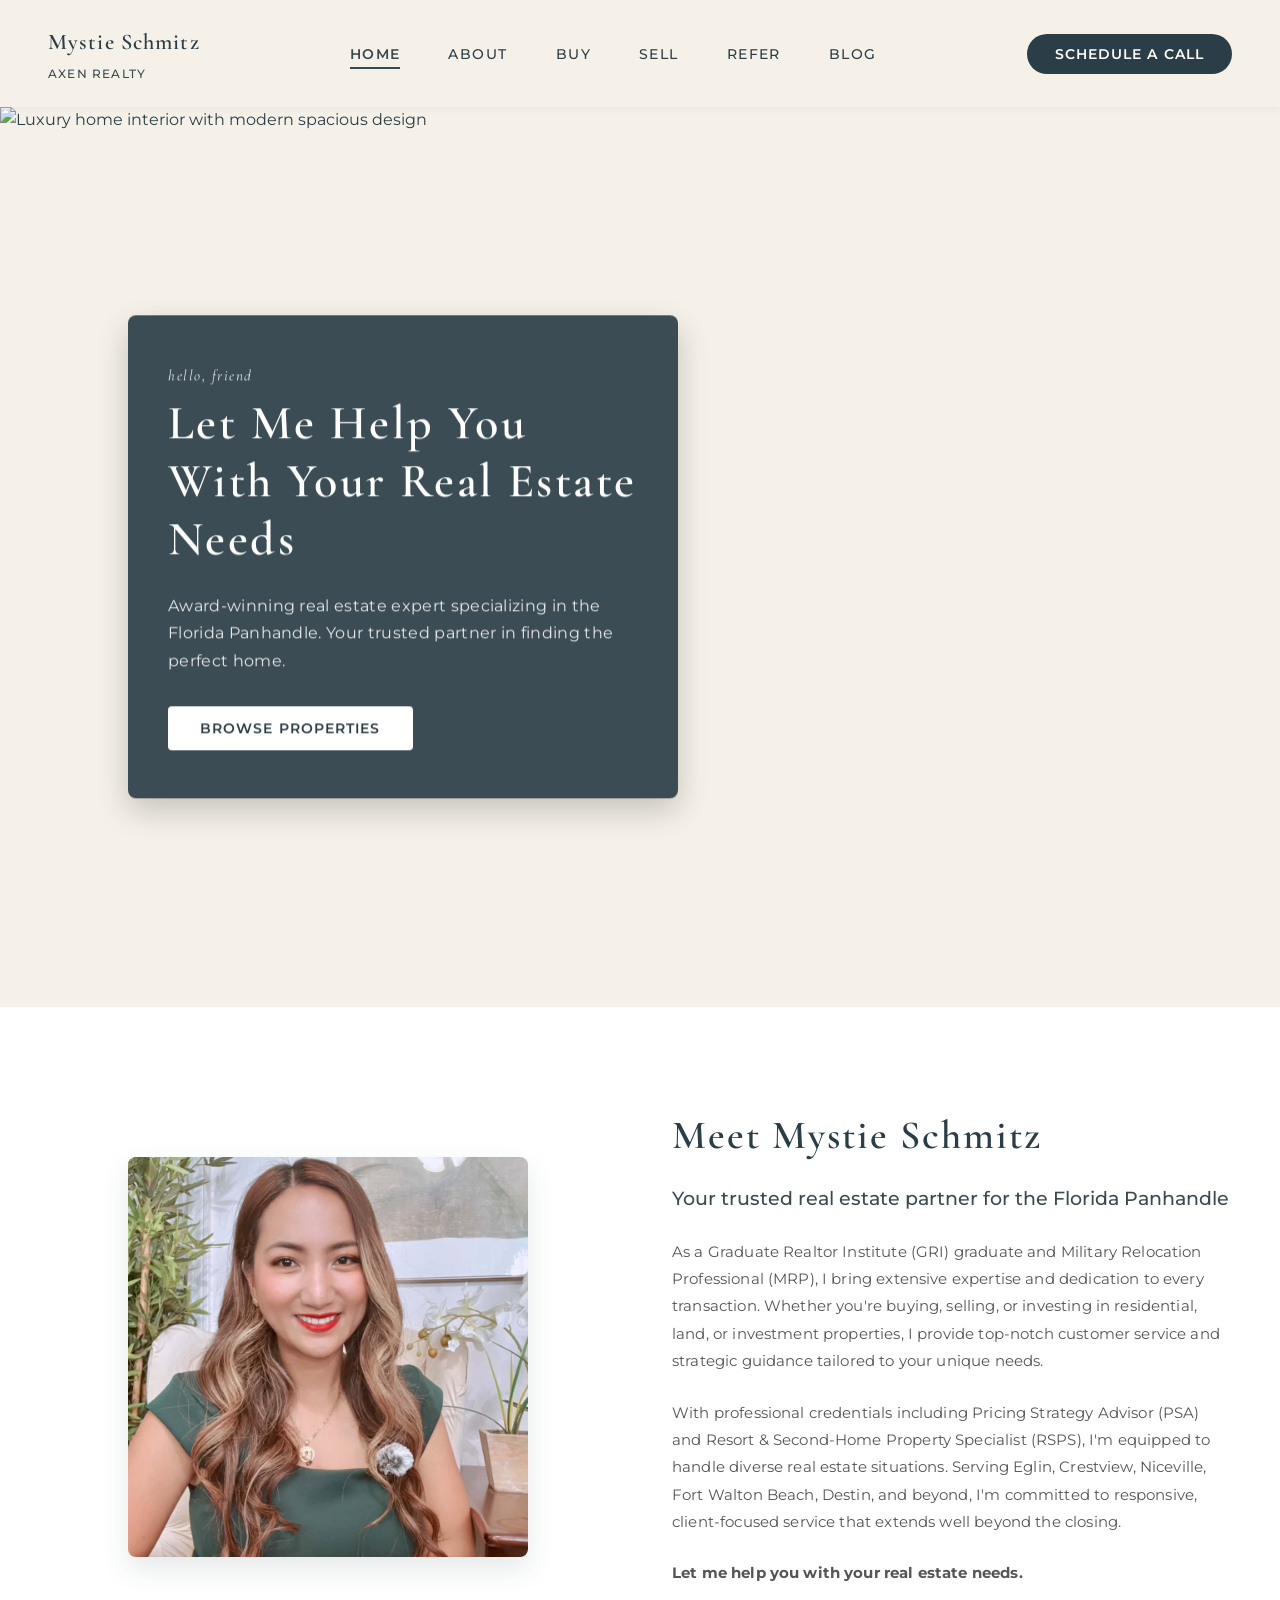
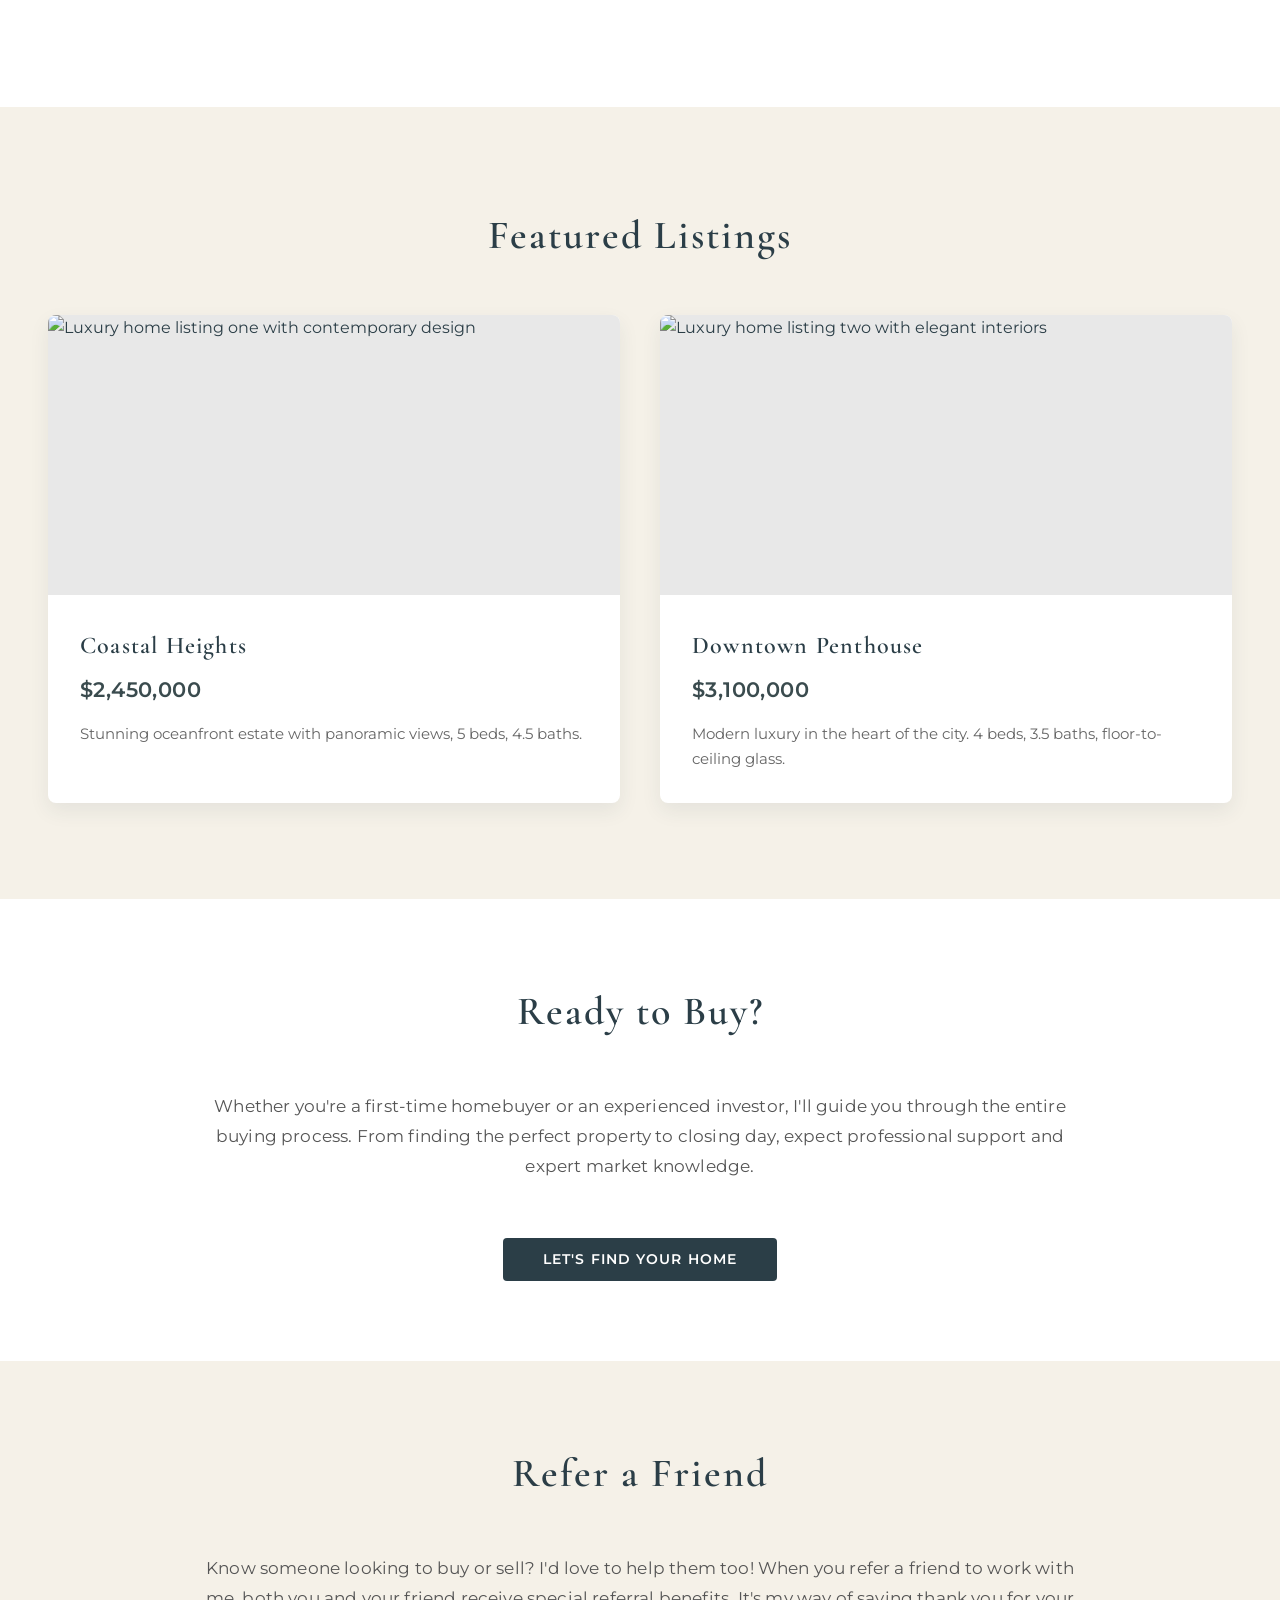
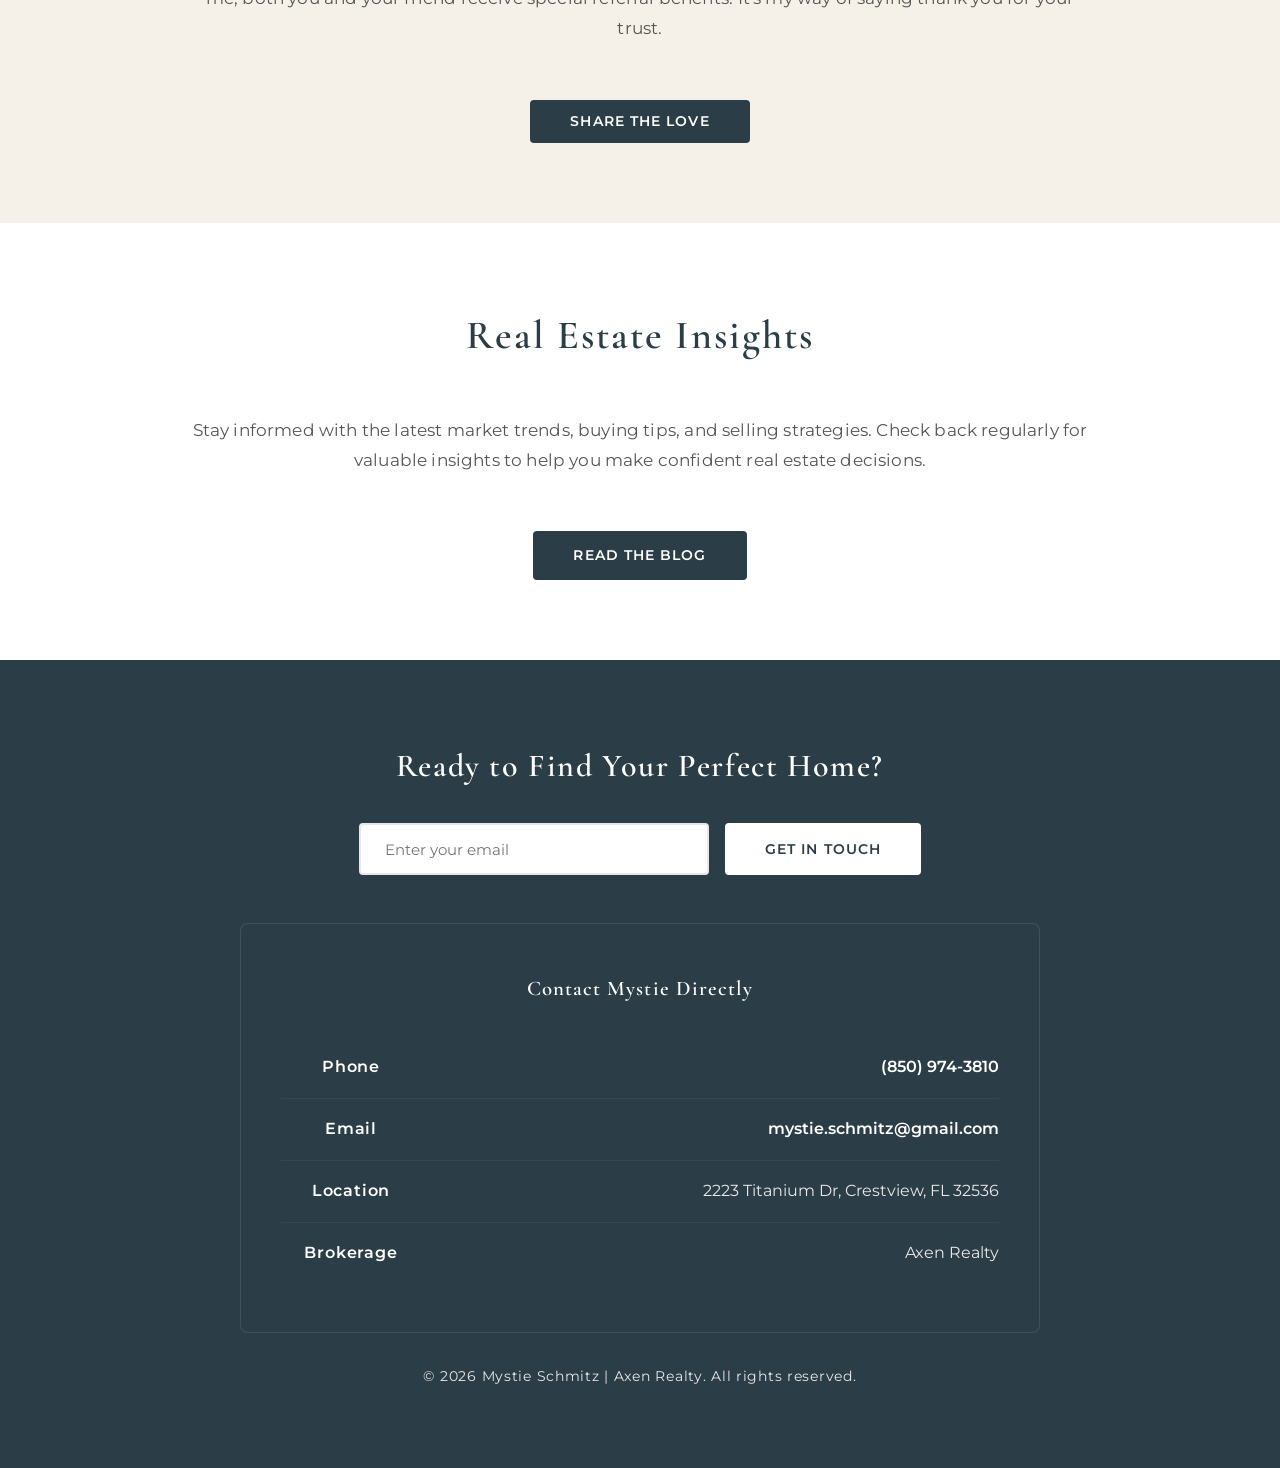
==== index.html @ a3840a01 "Add initial website structure and styling for Mystie Schmitz Real Estate landing page - Created inde" ====
<!DOCTYPE html>
<html lang="en">
<head>
    <meta charset="UTF-8">
    <meta name="viewport" content="width=device-width, initial-scale=1.0">
    <title>Mystie Schmitz | Real Estate Agent | Axen Realty | Florida Panhandle</title>
    <link rel="preconnect" href="https://fonts.googleapis.com">
    <link rel="preconnect" href="https://fonts.gstatic.com" crossorigin>
    <link href="https://fonts.googleapis.com/css2?family=Cormorant+Garamond:ital,wght@0,400;0,600;1,400;1,600&family=Montserrat:wght@400;500;600;700&display=swap" rel="stylesheet">
    <link rel="stylesheet" href="style.css">
</head>
<body>
    <!-- Navigation Bar -->
    <nav class="navbar">
        <div class="navbar-container">
            <div class="navbar-logo">
                <h1>Mystie Schmitz</h1>
                <p class="navbar-brokerage">Axen Realty</p>
            </div>
            <ul class="navbar-menu">
                <li><a href="#home" class="nav-link">Home</a></li>
                <li><a href="#about" class="nav-link">About</a></li>
                <li><a href="#buy" class="nav-link">Buy</a></li>
                <li><a href="#sell" class="nav-link">Sell</a></li>
                <li><a href="#refer" class="nav-link">Refer</a></li>
                <li><a href="blog/index.html" class="nav-link">Blog</a></li>
            </ul>
            <button class="cta-button">SCHEDULE A CALL</button>
        </div>
    </nav>

    <!-- Hero Showcase Section -->
    <section id="home" class="hero-section">
        <!-- Background Image -->
        <img
            src="images/image_228bc3.jpg"
            alt="Luxury home interior with modern spacious design"
            class="hero-background"
        >

        <!-- Floating Text Card Overlay -->
        <div class="hero-overlay">
            <div class="hero-card">
                <p class="hero-greeting">hello, friend</p>
                <h2 class="hero-headline">Let Me Help You With Your Real Estate Needs</h2>
                <p class="hero-description">Award-winning real estate expert specializing in the Florida Panhandle. Your trusted partner in finding the perfect home.</p>
                <button class="hero-cta">Browse Properties</button>
            </div>
        </div>
    </section>

    <!-- Quick Bio Section -->
    <section id="about" class="bio-section">
        <div class="bio-container">
            <!-- Agent Headshot -->
            <div class="bio-image">
                <img
                    src="images/agent-headshot-placeholder.jpg"
                    alt="Professional headshot of luxury real estate agent"
                    class="agent-photo"
                >
            </div>

            <!-- Agent Bio Text -->
            <div class="bio-text">
                <h3 class="bio-title">Meet Mystie Schmitz</h3>
                <p class="bio-subtitle">Your trusted real estate partner for the Florida Panhandle</p>
                <p class="bio-body">
                    As a Graduate Realtor Institute (GRI) graduate and Military Relocation Professional (MRP), I bring extensive expertise
                    and dedication to every transaction. Whether you're buying, selling, or investing in residential, land, or investment properties,
                    I provide top-notch customer service and strategic guidance tailored to your unique needs.
                </p>
                <p class="bio-body">
                    With professional credentials including Pricing Strategy Advisor (PSA) and Resort & Second-Home Property Specialist (RSPS),
                    I'm equipped to handle diverse real estate situations. Serving Eglin, Crestview, Niceville, Fort Walton Beach, Destin, and beyond,
                    I'm committed to responsive, client-focused service that extends well beyond the closing.
                </p>
                <p class="bio-body">
                    <strong>Let me help you with your real estate needs.</strong>
                </p>
            </div>
        </div>
    </section>

    <!-- Featured Properties Grid -->
    <section id="sell" class="properties-section">
        <div class="properties-container">
            <h2 class="section-title">Featured Listings</h2>

            <div class="properties-grid">
                <!-- Property Card 1 -->
                <article class="property-card">
                    <div class="property-image">
                        <img
                            src="images/home-listing-1-placeholder.jpg"
                            alt="Luxury home listing one with contemporary design"
                            class="listing-photo"
                        >
                    </div>
                    <div class="property-details">
                        <h4 class="property-location">Coastal Heights</h4>
                        <p class="property-price">$2,450,000</p>
                        <p class="property-snippet">Stunning oceanfront estate with panoramic views, 5 beds, 4.5 baths.</p>
                    </div>
                </article>

                <!-- Property Card 2 -->
                <article class="property-card">
                    <div class="property-image">
                        <img
                            src="images/home-listing-2-placeholder.jpg"
                            alt="Luxury home listing two with elegant interiors"
                            class="listing-photo"
                        >
                    </div>
                    <div class="property-details">
                        <h4 class="property-location">Downtown Penthouse</h4>
                        <p class="property-price">$3,100,000</p>
                        <p class="property-snippet">Modern luxury in the heart of the city. 4 beds, 3.5 baths, floor-to-ceiling glass.</p>
                    </div>
                </article>
            </div>
        </div>
    </section>

    <!-- Buy Section -->
    <section id="buy" class="info-section buy-section">
        <div class="info-container">
            <h2 class="section-title">Ready to Buy?</h2>
            <p class="section-description">
                Whether you're a first-time homebuyer or an experienced investor, I'll guide you through the entire buying process.
                From finding the perfect property to closing day, expect professional support and expert market knowledge.
            </p>
            <button class="info-cta">Let's Find Your Home</button>
        </div>
    </section>

    <!-- Refer Section -->
    <section id="refer" class="info-section refer-section">
        <div class="info-container">
            <h2 class="section-title">Refer a Friend</h2>
            <p class="section-description">
                Know someone looking to buy or sell? I'd love to help them too! When you refer a friend to work with me,
                both you and your friend receive special referral benefits. It's my way of saying thank you for your trust.
            </p>
            <button class="info-cta">Share the Love</button>
        </div>
    </section>

    <!-- Blog Section -->
    <section id="blog" class="info-section blog-section">
        <div class="info-container">
            <h2 class="section-title">Real Estate Insights</h2>
            <p class="section-description">
                Stay informed with the latest market trends, buying tips, and selling strategies. Check back regularly for valuable
                insights to help you make confident real estate decisions.
            </p>
            <a href="blog/index.html" class="info-cta">Read the Blog</a>
        </div>
    </section>

    <!-- Footer Contact Section -->
    <footer class="footer">
        <div class="footer-content">
            <h3>Ready to Find Your Perfect Home?</h3>
            <form id="contact-form" class="contact-form">
                <input
                    type="email"
                    placeholder="Enter your email"
                    required
                    class="form-input"
                >
                <button type="submit" class="form-submit">Get In Touch</button>
            </form>

            <div class="contact-details">
                <h4>Contact Mystie Directly</h4>
                <p><strong>Phone</strong> <a href="tel:+18509743810">(850) 974-3810</a></p>
                <p><strong>Email</strong> <a href="mailto:mystie.schmitz@gmail.com">mystie.schmitz@gmail.com</a></p>
                <p><strong>Location</strong> 2223 Titanium Dr, Crestview, FL 32536</p>
                <p><strong>Brokerage</strong> Axen Realty</p>
            </div>

            <p class="footer-text">© 2026 Mystie Schmitz | Axen Realty. All rights reserved.</p>
        </div>
    </footer>

    <!-- Optional: Background video tag (commented out for now) -->
    <!--
    <video
        class="hero-video"
        autoplay
        muted
        loop
        playsinline
    >
        <source src="images/background-video-placeholder.mp4" type="video/mp4">
        Your browser does not support HTML5 video.
    </video>
    -->

    <script src="app.js"></script>
</body>
</html>
---- style.css ----
/* ================================================================
   LUXURY REAL ESTATE LANDING PAGE - STYLESHEET
   ================================================================
   Color Palette:
   - Primary Background: Soft warm cream (#F5F1E8)
   - Card/Overlay Background: Deep muted charcoal (#2B3E47)
   - Primary Text: Crisp white (#FFFFFF)
   - Secondary Text: Soft silver (#E8E8E8)
   - Accent: Deep forest slate (#3A4B4E)
   ================================================================ */

/* Global Reset & Typography Foundation */
* {
    margin: 0;
    padding: 0;
    box-sizing: border-box;
}

html {
    scroll-behavior: smooth;
}

body {
    font-family: 'Montserrat', sans-serif;
    background-color: #F5F1E8;
    color: #2B3E47;
    line-height: 1.6;
    overflow-x: hidden;
}

h1, h2, h3, h4, h5, h6 {
    font-family: 'Cormorant Garamond', serif;
    font-weight: 600;
    letter-spacing: 0.05em;
}

/* ================================================================
   NAVIGATION BAR
   ================================================================ */
.navbar {
    position: sticky;
    top: 0;
    z-index: 100;
    background-color: rgba(245, 241, 232, 0.98);
    backdrop-filter: blur(10px);
    box-shadow: 0 2px 8px rgba(0, 0, 0, 0.05);
}

.navbar-container {
    max-width: 1400px;
    margin: 0 auto;
    padding: 1.5rem 3rem;
    display: flex;
    justify-content: space-between;
    align-items: center;
    gap: 3rem;
}

/* Navbar Logo: Serif, prominent agent name with brokerage underneath */
.navbar-logo {
    display: flex;
    flex-direction: column;
    gap: 0.25rem;
}

.navbar-logo h1 {
    font-size: 1.4rem;
    font-weight: 600;
    letter-spacing: 0.05em;
    color: #2B3E47;
    font-family: 'Cormorant Garamond', serif;
}

.navbar-brokerage {
    font-size: 0.75rem;
    letter-spacing: 0.1em;
    color: #3A4B4E;
    font-weight: 500;
    text-transform: uppercase;
    margin: 0;
}

/* Navbar Menu: Flexbox with generous spacing, sans-serif navigation */
.navbar-menu {
    display: flex;
    list-style: none;
    gap: 3rem;
    flex: 1;
    justify-content: center;
}

.nav-link {
    text-decoration: none;
    color: #2B3E47;
    font-size: 0.9rem;
    font-weight: 500;
    letter-spacing: 0.1em;
    text-transform: uppercase;
    transition: color 0.3s ease;
    padding-bottom: 0.25rem;
    border-bottom: 2px solid transparent;
}

.nav-link:hover {
    color: #3A4B4E;
    border-bottom-color: #3A4B4E;
}

/* CTA Button: Pill-shaped with deep charcoal background */
.cta-button {
    padding: 0.75rem 1.75rem;
    background-color: #2B3E47;
    color: #FFFFFF;
    border: none;
    border-radius: 50px;
    font-size: 0.85rem;
    font-weight: 600;
    letter-spacing: 0.08em;
    text-transform: uppercase;
    cursor: pointer;
    transition: all 0.3s ease;
    font-family: 'Montserrat', sans-serif;
}

.cta-button:hover {
    background-color: #3A4B4E;
    transform: translateY(-2px);
    box-shadow: 0 6px 16px rgba(43, 62, 71, 0.15);
}

/* ================================================================
   HERO SHOWCASE SECTION
   ================================================================
   The hero uses absolute positioning to layer the text card over
   the background image. The .hero-section container establishes
   position: relative as the containing block for absolute children.
   ================================================================ */

.hero-section {
    position: relative;
    height: 100vh;
    overflow: hidden;
    display: flex;
    align-items: center;
    justify-content: center;
}

/* Background Image: Fills entire hero container with cover sizing */
.hero-background {
    position: absolute;
    top: 0;
    left: 0;
    width: 100%;
    height: 100%;
    object-fit: cover;
    z-index: 1;
}

/* Overlay Container: Positions content on top of background image */
.hero-overlay {
    position: absolute;
    top: 50%;
    left: 10%;
    transform: translateY(-50%);
    z-index: 10;
    max-width: 550px;
    animation: slideInFromLeft 0.8s ease-out;
}

/* Hero Card: The floating text block with high contrast */
.hero-card {
    background-color: rgba(43, 62, 71, 0.92);
    padding: 3rem 2.5rem;
    border-radius: 8px;
    backdrop-filter: blur(8px);
    box-shadow: 0 12px 32px rgba(0, 0, 0, 0.2);
}

.hero-greeting {
    font-family: 'Cormorant Garamond', serif;
    font-style: italic;
    color: #E8E8E8;
    font-size: 0.95rem;
    letter-spacing: 0.1em;
    margin-bottom: 0.5rem;
    text-transform: lowercase;
}

.hero-headline {
    font-family: 'Cormorant Garamond', serif;
    font-size: 3rem;
    color: #FFFFFF;
    margin-bottom: 1.5rem;
    line-height: 1.2;
}

.hero-description {
    color: #E8E8E8;
    font-size: 1rem;
    margin-bottom: 2rem;
    letter-spacing: 0.02em;
    line-height: 1.7;
}

.hero-cta {
    padding: 0.9rem 2rem;
    background-color: #FFFFFF;
    color: #2B3E47;
    border: none;
    border-radius: 4px;
    font-size: 0.85rem;
    font-weight: 600;
    letter-spacing: 0.08em;
    text-transform: uppercase;
    cursor: pointer;
    transition: all 0.3s ease;
    font-family: 'Montserrat', sans-serif;
}

.hero-cta:hover {
    background-color: #E8E8E8;
    transform: translateY(-2px);
    box-shadow: 0 8px 20px rgba(255, 255, 255, 0.2);
}

/* Animation: Slide in from left for hero card */
@keyframes slideInFromLeft {
    from {
        opacity: 0;
        transform: translateX(-50px) translateY(-50%);
    }
    to {
        opacity: 1;
        transform: translateX(0) translateY(-50%);
    }
}

/* ================================================================
   BIO SECTION (Two-Column Split)
   ================================================================
   Uses flexbox with two equal-width columns. The image column
   uses align-items: center to vertically center the image.
   ================================================================ */

.bio-section {
    background-color: #FFFFFF;
    padding: 6rem 3rem;
}

.bio-container {
    max-width: 1200px;
    margin: 0 auto;
    display: flex;
    gap: 4rem;
    align-items: center;
}

/* Left Column: Image */
.bio-image {
    flex: 1;
    display: flex;
    justify-content: center;
    align-items: center;
    min-height: 400px;
}

.agent-photo {
    width: 100%;
    max-width: 400px;
    height: auto;
    border-radius: 8px;
    box-shadow: 0 12px 28px rgba(43, 62, 71, 0.12);
    object-fit: cover;
}

/* Right Column: Bio Text */
.bio-text {
    flex: 1;
}

.bio-title {
    font-size: 2.5rem;
    color: #2B3E47;
    margin-bottom: 1rem;
}

.bio-subtitle {
    font-size: 1.2rem;
    color: #3A4B4E;
    margin-bottom: 1.5rem;
    line-height: 1.6;
    font-weight: 500;
}

.bio-body {
    color: #555555;
    font-size: 0.95rem;
    margin-bottom: 1.5rem;
    line-height: 1.8;
    letter-spacing: 0.01em;
}

/* ================================================================
   FEATURED PROPERTIES SECTION (Grid)
   ================================================================
   Uses CSS Grid with 2 columns. Each property card uses flexbox
   for vertical stacking of image and details.
   ================================================================ */

.properties-section {
    background-color: #F5F1E8;
    padding: 6rem 3rem;
}

.properties-container {
    max-width: 1200px;
    margin: 0 auto;
}

.section-title {
    font-size: 2.5rem;
    color: #2B3E47;
    margin-bottom: 3rem;
    text-align: center;
}

/* Grid Layout: 2 columns with responsive gap */
.properties-grid {
    display: grid;
    grid-template-columns: repeat(2, 1fr);
    gap: 2.5rem;
}

/* Property Card: Flexbox column for stacking */
.property-card {
    background-color: #FFFFFF;
    border-radius: 8px;
    overflow: hidden;
    box-shadow: 0 8px 20px rgba(43, 62, 71, 0.08);
    transition: all 0.3s ease;
    display: flex;
    flex-direction: column;
}

.property-card:hover {
    transform: translateY(-8px);
    box-shadow: 0 16px 36px rgba(43, 62, 71, 0.15);
}

/* Property Image Container: Maintains aspect ratio */
.property-image {
    width: 100%;
    height: 280px;
    overflow: hidden;
    background-color: #E8E8E8;
}

.listing-photo {
    width: 100%;
    height: 100%;
    object-fit: cover;
    transition: transform 0.3s ease;
}

.property-card:hover .listing-photo {
    transform: scale(1.05);
}

/* Property Details: Padding and text hierarchy */
.property-details {
    padding: 2rem;
    display: flex;
    flex-direction: column;
    flex-grow: 1;
}

.property-location {
    font-size: 1.5rem;
    color: #2B3E47;
    margin-bottom: 0.5rem;
}

.property-price {
    font-size: 1.3rem;
    color: #3A4B4E;
    font-weight: 600;
    letter-spacing: 0.02em;
    margin-bottom: 1rem;
}

.property-snippet {
    color: #666666;
    font-size: 0.95rem;
    line-height: 1.6;
}

/* ================================================================
   FOOTER SECTION
   ================================================================
   Uses flexbox for vertical centering and alignment.
   ================================================================ */

.footer {
    background-color: #2B3E47;
    color: #FFFFFF;
    padding: 5rem 3rem;
    text-align: center;
}

.footer-content {
    max-width: 800px;
    margin: 0 auto;
}

.footer h3 {
    font-size: 2rem;
    margin-bottom: 2rem;
    color: #FFFFFF;
}

/* Contact Form: Flexbox row with gap */
.contact-form {
    display: flex;
    gap: 1rem;
    margin-bottom: 2rem;
    justify-content: center;
    flex-wrap: wrap;
}

.form-input {
    padding: 0.9rem 1.5rem;
    border: 2px solid #E8E8E8;
    border-radius: 4px;
    font-size: 0.95rem;
    color: #2B3E47;
    background-color: #FFFFFF;
    font-family: 'Montserrat', sans-serif;
    flex: 1;
    min-width: 250px;
    max-width: 350px;
    transition: border-color 0.3s ease;
}

.form-input:focus {
    outline: none;
    border-color: #FFFFFF;
}

.form-submit {
    padding: 0.9rem 2.5rem;
    background-color: #FFFFFF;
    color: #2B3E47;
    border: none;
    border-radius: 4px;
    font-size: 0.85rem;
    font-weight: 600;
    letter-spacing: 0.08em;
    text-transform: uppercase;
    cursor: pointer;
    font-family: 'Montserrat', sans-serif;
    transition: all 0.3s ease;
}

.form-submit:hover {
    background-color: #E8E8E8;
    transform: translateY(-2px);
}

.contact-details {
    background-color: rgba(43, 62, 71, 0.3);
    padding: 3rem 2.5rem;
    border-radius: 8px;
    margin: 3rem 0 2rem 0;
    border: 1px solid rgba(255, 255, 255, 0.1);
    max-width: 800px;
    margin-left: auto;
    margin-right: auto;
}

.contact-details h4 {
    font-size: 1.3rem;
    margin-bottom: 2rem;
    color: #FFFFFF;
    letter-spacing: 0.05em;
}

.contact-details p {
    color: #E8E8E8;
    font-size: 1rem;
    line-height: 1.8;
    margin: 0;
    padding: 1rem 0;
    border-bottom: 1px solid rgba(255, 255, 255, 0.05);
    display: flex;
    align-items: center;
    justify-content: space-between;
}

.contact-details p:last-of-type {
    border-bottom: none;
}

.contact-details strong {
    color: #FFFFFF;
    font-weight: 600;
    letter-spacing: 0.05em;
    width: 140px;
    flex-shrink: 0;
}

.contact-details a {
    color: #FFFFFF;
    text-decoration: none;
    font-weight: 600;
    transition: all 0.3s ease;
    text-align: right;
}

.contact-details a:hover {
    color: #E8E8E8;
}

.footer-text {
    color: #E8E8E8;
    font-size: 0.9rem;
    letter-spacing: 0.05em;
}

/* ================================================================
   BUY, REFER & BLOG INFO SECTIONS
   ================================================================ */

.info-section {
    padding: 5rem 3rem;
    text-align: center;
}

.info-container {
    max-width: 900px;
    margin: 0 auto;
}

.buy-section {
    background-color: #FFFFFF;
}

.refer-section {
    background-color: #F5F1E8;
}

.blog-section {
    background-color: #FFFFFF;
}

.section-description {
    font-size: 1.05rem;
    color: #555555;
    line-height: 1.8;
    margin: 2rem 0;
    letter-spacing: 0.01em;
}

.info-cta {
    padding: 0.85rem 2.5rem;
    background-color: #2B3E47;
    color: #FFFFFF;
    border: none;
    border-radius: 4px;
    font-size: 0.85rem;
    font-weight: 600;
    letter-spacing: 0.08em;
    text-transform: uppercase;
    cursor: pointer;
    font-family: 'Montserrat', sans-serif;
    transition: all 0.3s ease;
    margin-top: 1.5rem;
    display: inline-block;
    text-decoration: none;
}

.info-cta:hover {
    background-color: #3A4B4E;
    transform: translateY(-2px);
    box-shadow: 0 6px 16px rgba(43, 62, 71, 0.15);
}

/* ================================================================
   RESPONSIVE BREAKPOINTS
   ================================================================ */

@media (max-width: 1024px) {
    .navbar-container {
        padding: 1.25rem 2rem;
        gap: 2rem;
    }

    .navbar-menu {
        gap: 2rem;
    }

    .hero-overlay {
        left: 5%;
        max-width: 450px;
    }

    .hero-headline {
        font-size: 2.2rem;
    }

    .bio-container {
        flex-direction: column;
        gap: 3rem;
    }

    .properties-grid {
        grid-template-columns: 1fr;
        gap: 2rem;
    }
}

@media (max-width: 768px) {
    .navbar-container {
        flex-wrap: wrap;
        gap: 1.5rem;
    }

    .navbar-logo h1 {
        font-size: 1.1rem;
    }

    .navbar-menu {
        order: 3;
        width: 100%;
        flex-direction: column;
        gap: 1.5rem;
        text-align: center;
        margin-top: 1rem;
    }

    .hero-overlay {
        left: 1.5rem;
        right: 1.5rem;
        max-width: none;
        top: 50%;
    }

    .hero-card {
        padding: 2.5rem 2rem;
    }

    .hero-headline {
        font-size: 1.8rem;
    }

    .properties-section,
    .bio-section,
    .info-section {
        padding: 4rem 1.5rem;
    }

    .contact-form {
        flex-direction: column;
    }

    .form-input,
    .form-submit {
        max-width: none;
        width: 100%;
    }
}

@media (max-width: 480px) {
    .navbar-logo h1 {
        font-size: 1rem;
    }

    .contact-details {
        padding: 2rem 1.5rem;
        margin: 2rem 0 1.5rem 0;
    }

    .contact-details h4 {
        font-size: 1.1rem;
        margin-bottom: 1.5rem;
    }

    .contact-details p {
        font-size: 0.95rem;
        padding: 0.75rem 0;
        flex-direction: column;
        align-items: flex-start;
        gap: 0.5rem;
    }

    .contact-details strong {
        min-width: auto;
    }

    .hero-overlay {
        left: 1rem;
        right: 1rem;
    }

    .hero-card {
        padding: 2rem 1.5rem;
    }

    .hero-headline {
        font-size: 1.5rem;
    }

    .hero-description {
        font-size: 0.9rem;
    }

    .section-title,
    .bio-title {
        font-size: 1.8rem;
    }

    .footer {
        padding: 3rem 1.5rem;
    }

    .footer h3 {
        font-size: 1.5rem;
    }
}
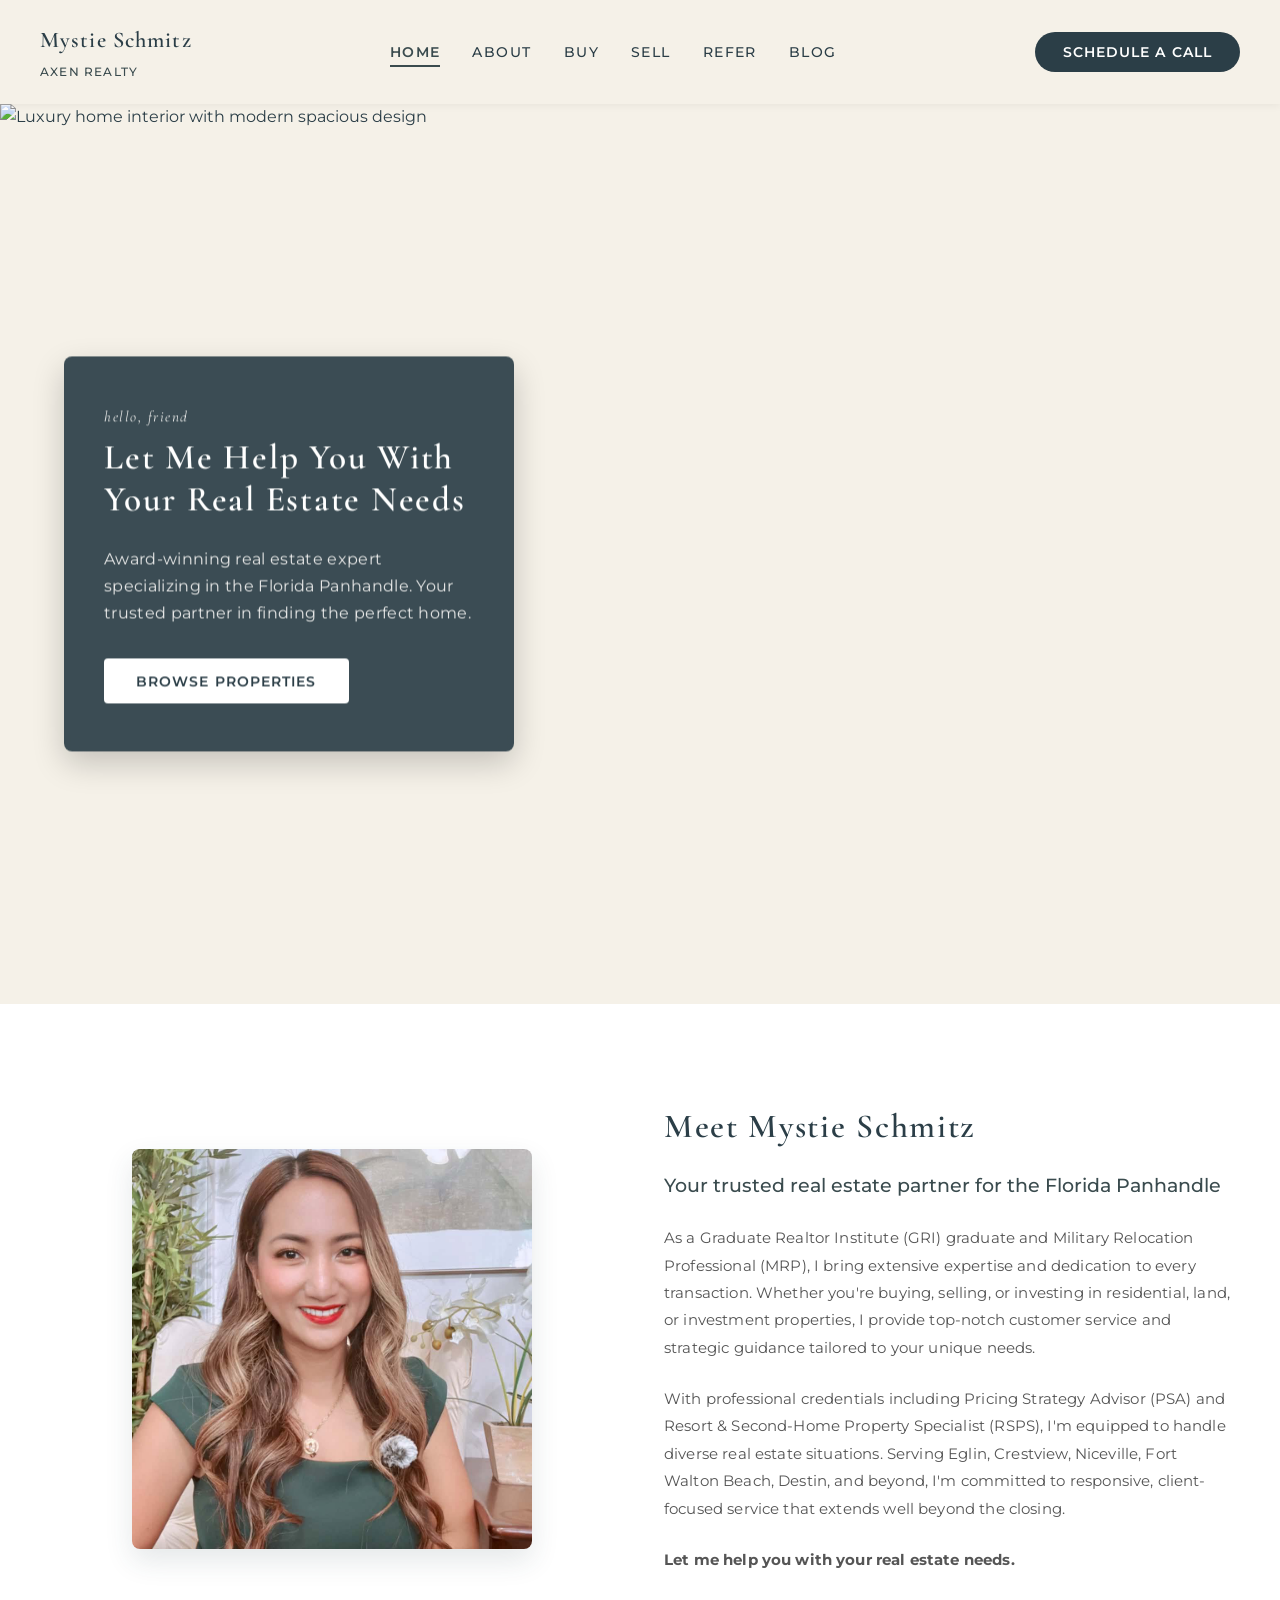
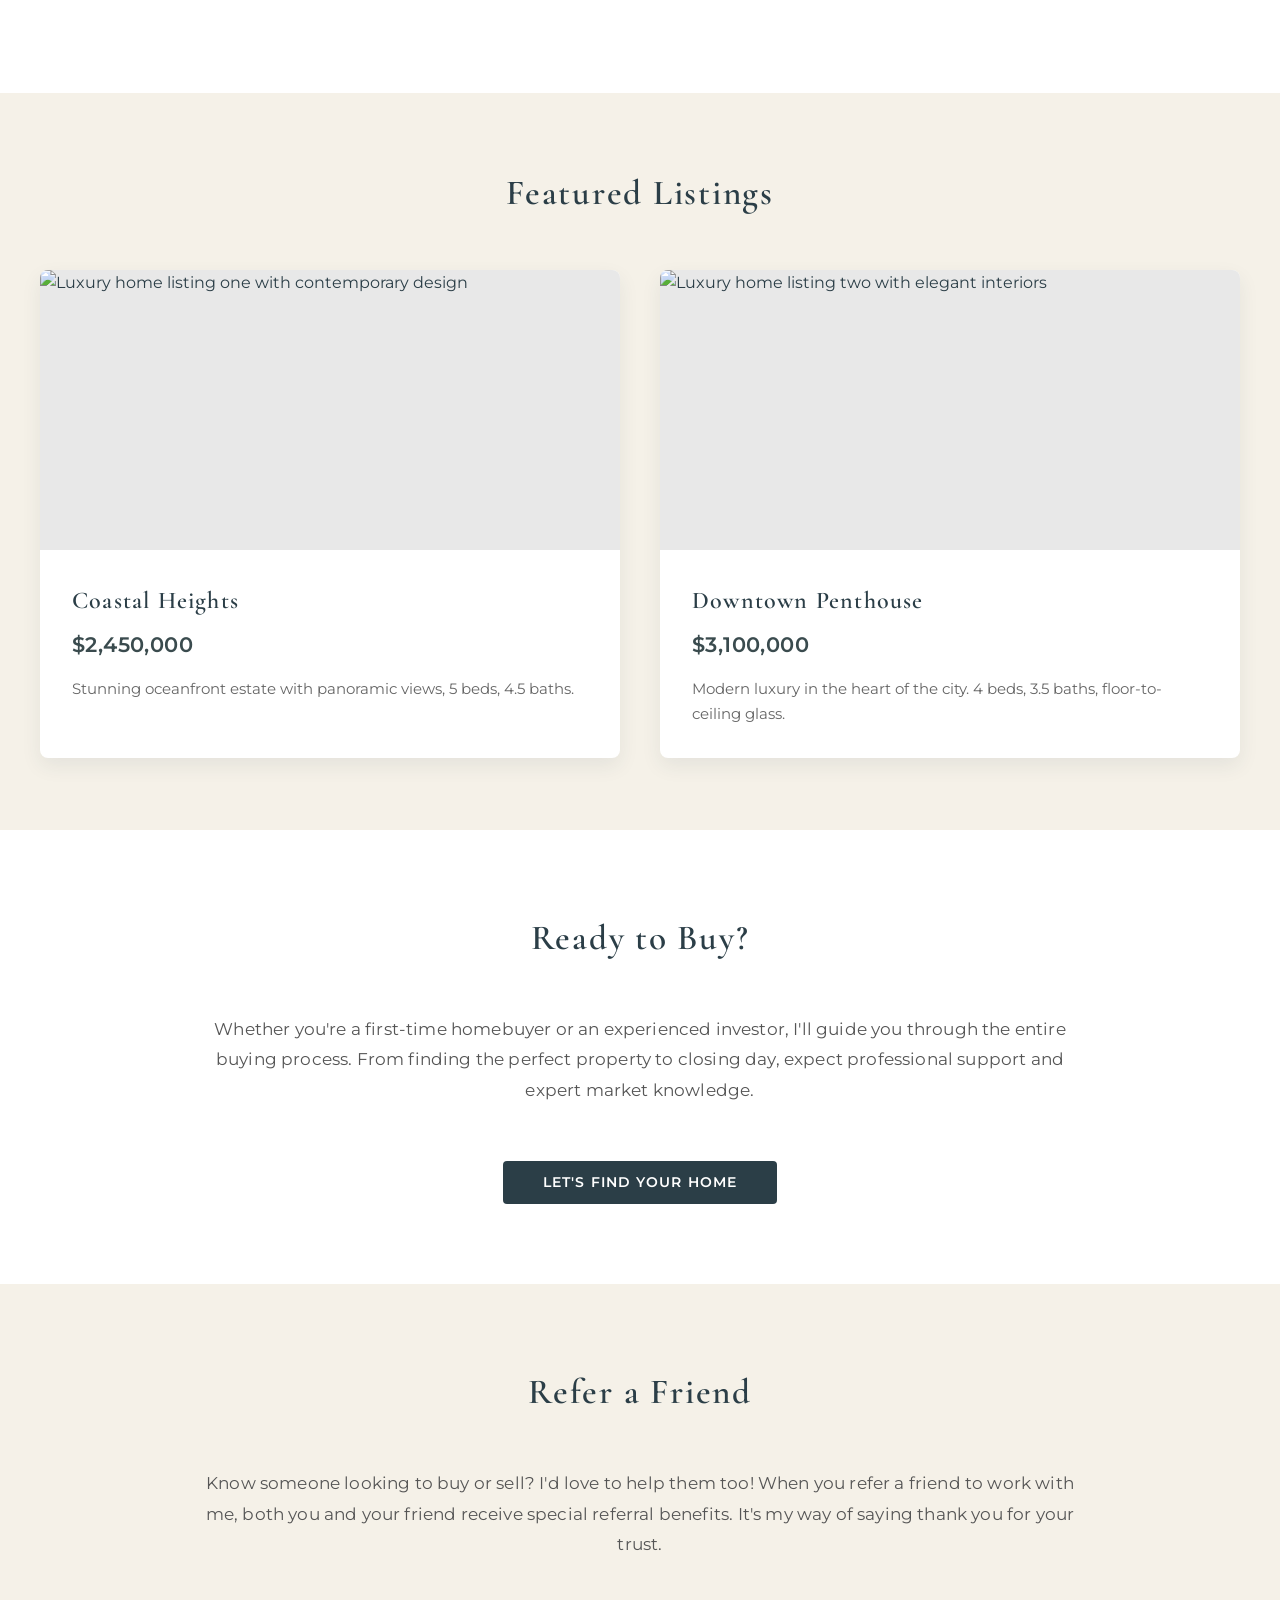
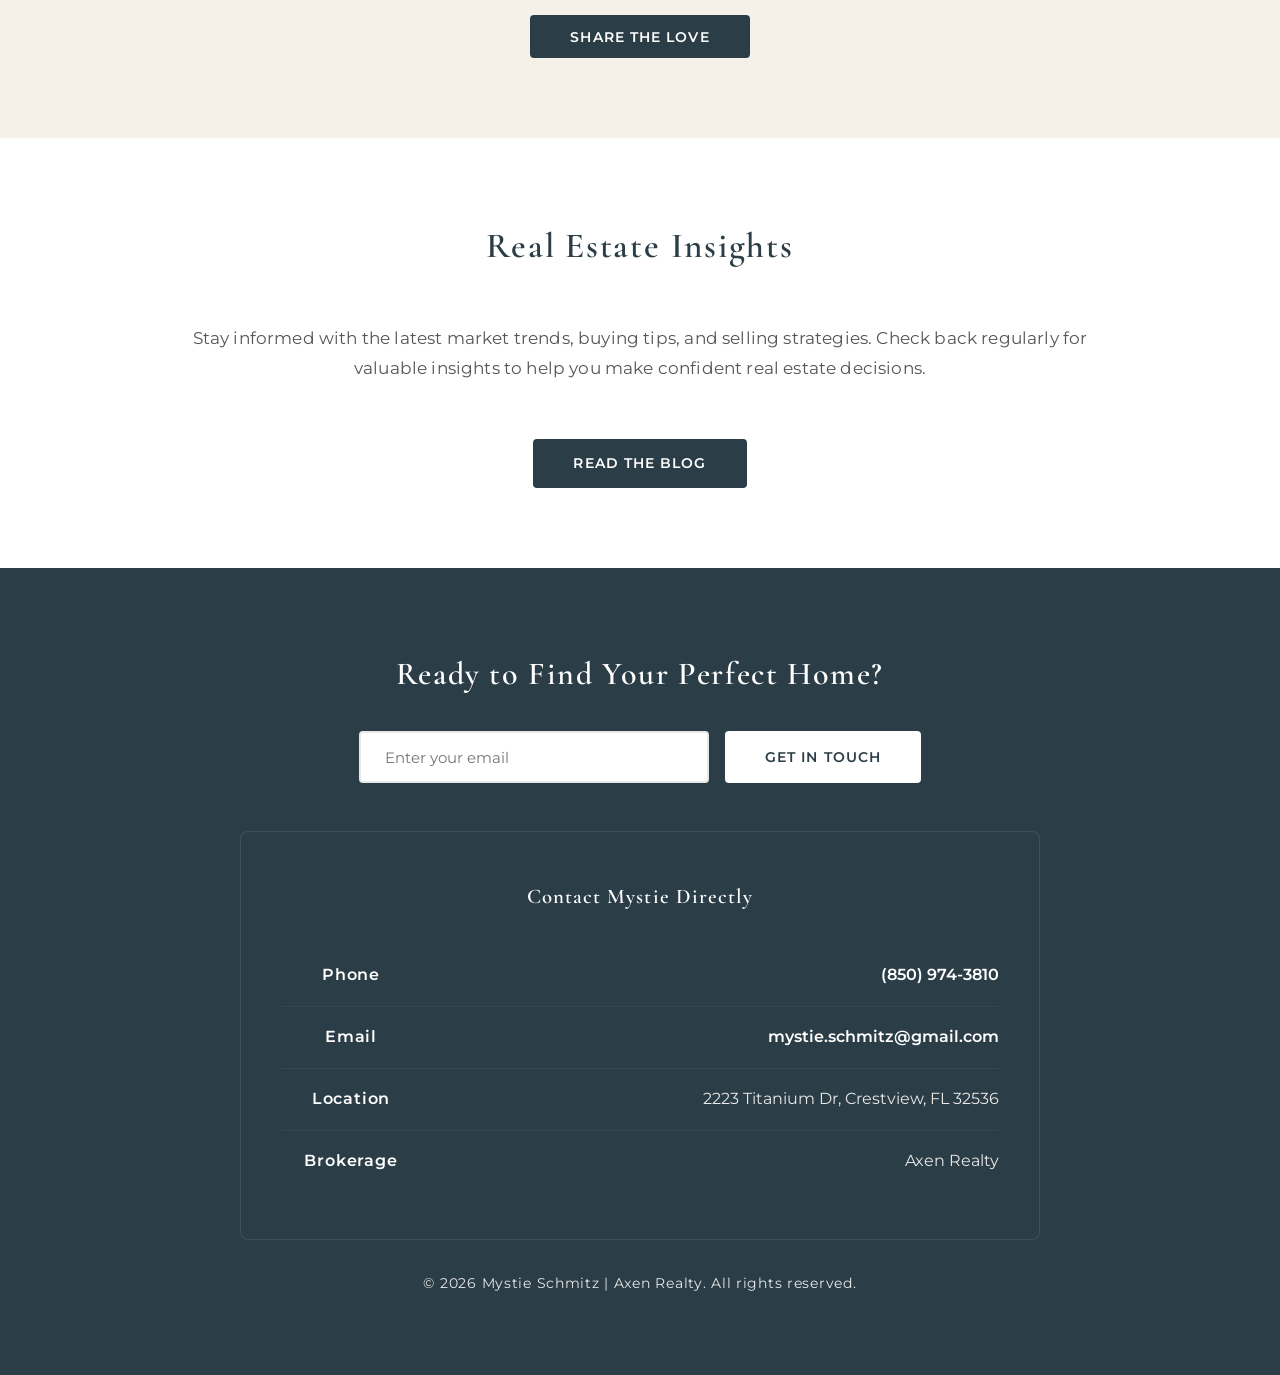
==== commit 1767bd8b: "Capitalize greeting text in hero section for improved presentation" ====
--- a/index.html
+++ b/index.html
@@ -41,7 +41,7 @@
         <!-- Floating Text Card Overlay -->
         <div class="hero-overlay">
             <div class="hero-card">
-                <p class="hero-greeting">hello, friend</p>
+                <p class="hero-greeting">Hello, Friend</p>
                 <h2 class="hero-headline">Let Me Help You With Your Real Estate Needs</h2>
                 <p class="hero-description">Award-winning real estate expert specializing in the Florida Panhandle. Your trusted partner in finding the perfect home.</p>
                 <button class="hero-cta">Browse Properties</button>
--- a/style.css
+++ b/style.css
@@ -585,12 +585,571 @@
 }
 
 /* ================================================================
-   RESPONSIVE BREAKPOINTS
+   RESPONSIVE BREAKPOINTS - COMPREHENSIVE MOBILE FIRST DESIGN
+   ================================================================
+   Supports: iPhone SE, iPhone 12-15, Samsung phones, tablets, desktops
    ================================================================ */
 
-@media (max-width: 1024px) {
+/* EXTRA SMALL PHONES (320px - 374px) */
+@media (max-width: 374px) {
     .navbar-container {
-        padding: 1.25rem 2rem;
+        padding: 0.8rem 0.8rem;
+        gap: 0.5rem;
+        flex-wrap: wrap;
+    }
+
+    .navbar-logo h1 {
+        font-size: 0.85rem;
+    }
+
+    .navbar-brokerage {
+        font-size: 0.65rem;
+    }
+
+    .navbar-menu {
+        order: 3;
+        width: 100%;
+        flex-direction: row;
+        gap: 0.4rem;
+        font-size: 0.7rem;
+        justify-content: center;
+        flex-wrap: wrap;
+        margin-top: 0.5rem;
+    }
+
+    .nav-link {
+        font-size: 0.7rem;
+        padding: 0.3rem;
+    }
+
+    .cta-button {
+        padding: 0.6rem 0.8rem;
+        font-size: 0.65rem;
+        order: 4;
+        width: 100%;
+        white-space: normal;
+    }
+
+    .hero-section {
+        height: 60vh;
+    }
+
+    .hero-overlay {
+        left: 0.5rem;
+        right: 0.5rem;
+    }
+
+    .hero-card {
+        padding: 1.2rem 1rem;
+    }
+
+    .hero-greeting {
+        font-size: 0.75rem;
+    }
+
+    .hero-headline {
+        font-size: 1.2rem;
+        line-height: 1.3;
+    }
+
+    .hero-description {
+        font-size: 0.75rem;
+        margin-bottom: 1rem;
+    }
+
+    .hero-cta {
+        padding: 0.6rem 1.2rem;
+        font-size: 0.7rem;
+    }
+
+    .bio-section,
+    .properties-section,
+    .info-section {
+        padding: 2rem 0.8rem;
+    }
+
+    .bio-container {
+        flex-direction: column;
+        gap: 1.5rem;
+    }
+
+    .bio-image {
+        min-height: 200px;
+    }
+
+    .bio-title {
+        font-size: 1.3rem;
+    }
+
+    .bio-subtitle {
+        font-size: 0.85rem;
+    }
+
+    .bio-body {
+        font-size: 0.8rem;
+    }
+
+    .section-title {
+        font-size: 1.3rem;
+        margin-bottom: 1.5rem;
+    }
+
+    .properties-grid {
+        grid-template-columns: 1fr;
+        gap: 1.2rem;
+    }
+
+    .property-image {
+        height: 180px;
+    }
+
+    .property-details {
+        padding: 1rem;
+    }
+
+    .property-location {
+        font-size: 1rem;
+    }
+
+    .property-price {
+        font-size: 0.9rem;
+    }
+
+    .property-snippet {
+        font-size: 0.8rem;
+    }
+
+    .footer {
+        padding: 1.5rem 0.8rem;
+    }
+
+    .footer h3 {
+        font-size: 1.2rem;
+        margin-bottom: 1.2rem;
+    }
+
+    .contact-form {
+        flex-direction: column;
+        gap: 0.5rem;
+    }
+
+    .form-input,
+    .form-submit {
+        padding: 0.6rem 0.8rem;
+        font-size: 0.8rem;
+        width: 100%;
+    }
+
+    .contact-details {
+        padding: 1rem 0.8rem;
+        margin: 1rem 0;
+    }
+
+    .contact-details h4 {
+        font-size: 0.95rem;
+        margin-bottom: 0.8rem;
+    }
+
+    .contact-details p {
+        font-size: 0.8rem;
+        line-height: 1.5;
+        padding: 0.4rem 0;
+        flex-direction: column;
+        align-items: flex-start;
+        gap: 0.3rem;
+    }
+
+    .contact-details strong {
+        width: auto;
+        min-width: auto;
+    }
+}
+
+/* SMALL PHONES (375px - 479px) - iPhone 12/13/14/15 */
+@media (min-width: 375px) and (max-width: 479px) {
+    .navbar-container {
+        padding: 1rem 1rem;
+        gap: 0.8rem;
+        flex-wrap: wrap;
+    }
+
+    .navbar-logo h1 {
+        font-size: 0.95rem;
+    }
+
+    .navbar-brokerage {
+        font-size: 0.7rem;
+    }
+
+    .navbar-menu {
+        order: 3;
+        width: 100%;
+        flex-direction: row;
+        gap: 0.5rem;
+        font-size: 0.75rem;
+        justify-content: center;
+        flex-wrap: wrap;
+        margin-top: 0.5rem;
+    }
+
+    .nav-link {
+        font-size: 0.75rem;
+        padding: 0.35rem;
+    }
+
+    .cta-button {
+        padding: 0.65rem 1rem;
+        font-size: 0.72rem;
+        order: 4;
+        width: 100%;
+    }
+
+    .hero-section {
+        height: 70vh;
+    }
+
+    .hero-overlay {
+        left: 0.75rem;
+        right: 0.75rem;
+    }
+
+    .hero-card {
+        padding: 1.5rem 1.2rem;
+    }
+
+    .hero-greeting {
+        font-size: 0.8rem;
+    }
+
+    .hero-headline {
+        font-size: 1.4rem;
+        line-height: 1.3;
+    }
+
+    .hero-description {
+        font-size: 0.8rem;
+        margin-bottom: 1.2rem;
+    }
+
+    .hero-cta {
+        padding: 0.65rem 1.4rem;
+        font-size: 0.75rem;
+    }
+
+    .bio-section,
+    .properties-section,
+    .info-section {
+        padding: 2.5rem 1rem;
+    }
+
+    .bio-container {
+        flex-direction: column;
+        gap: 1.8rem;
+    }
+
+    .bio-image {
+        min-height: 250px;
+    }
+
+    .bio-title {
+        font-size: 1.5rem;
+    }
+
+    .bio-subtitle {
+        font-size: 0.9rem;
+    }
+
+    .bio-body {
+        font-size: 0.85rem;
+    }
+
+    .section-title {
+        font-size: 1.5rem;
+        margin-bottom: 1.8rem;
+    }
+
+    .properties-grid {
+        grid-template-columns: 1fr;
+        gap: 1.5rem;
+    }
+
+    .property-image {
+        height: 220px;
+    }
+
+    .property-details {
+        padding: 1.3rem;
+    }
+
+    .property-location {
+        font-size: 1.1rem;
+    }
+
+    .property-price {
+        font-size: 1rem;
+    }
+
+    .property-snippet {
+        font-size: 0.85rem;
+    }
+
+    .footer {
+        padding: 2rem 1rem;
+    }
+
+    .footer h3 {
+        font-size: 1.3rem;
+        margin-bottom: 1.5rem;
+    }
+
+    .contact-form {
+        flex-direction: column;
+        gap: 0.75rem;
+    }
+
+    .form-input,
+    .form-submit {
+        padding: 0.7rem 1rem;
+        font-size: 0.85rem;
+        width: 100%;
+    }
+
+    .contact-details {
+        padding: 1.3rem 1rem;
+        margin: 1.5rem 0 1rem 0;
+    }
+
+    .contact-details h4 {
+        font-size: 1rem;
+        margin-bottom: 1rem;
+    }
+
+    .contact-details p {
+        font-size: 0.85rem;
+        line-height: 1.6;
+        padding: 0.5rem 0;
+        flex-direction: column;
+        align-items: flex-start;
+        gap: 0.4rem;
+    }
+
+    .contact-details strong {
+        width: auto;
+    }
+}
+
+/* MEDIUM PHONES & SMALL TABLETS (480px - 639px) */
+@media (min-width: 480px) and (max-width: 639px) {
+    .navbar-container {
+        padding: 1.1rem 1.2rem;
+        gap: 1rem;
+    }
+
+    .navbar-logo h1 {
+        font-size: 1.05rem;
+    }
+
+    .navbar-menu {
+        gap: 0.8rem;
+        font-size: 0.8rem;
+    }
+
+    .cta-button {
+        padding: 0.7rem 1.2rem;
+        font-size: 0.75rem;
+    }
+
+    .hero-section {
+        height: 75vh;
+    }
+
+    .hero-overlay {
+        left: 1rem;
+        right: 1rem;
+    }
+
+    .hero-card {
+        padding: 1.8rem 1.5rem;
+    }
+
+    .hero-headline {
+        font-size: 1.6rem;
+    }
+
+    .hero-description {
+        font-size: 0.85rem;
+    }
+
+    .bio-section,
+    .properties-section,
+    .info-section {
+        padding: 3rem 1.2rem;
+    }
+
+    .section-title {
+        font-size: 1.7rem;
+    }
+
+    .properties-grid {
+        grid-template-columns: 1fr;
+        gap: 2rem;
+    }
+
+    .property-image {
+        height: 240px;
+    }
+
+    .contact-form {
+        flex-direction: column;
+    }
+
+    .form-input,
+    .form-submit {
+        width: 100%;
+    }
+
+    .contact-details p {
+        flex-direction: row;
+        justify-content: space-between;
+    }
+
+    .contact-details strong {
+        width: 120px;
+    }
+}
+
+/* TABLETS - PORTRAIT (640px - 767px) */
+@media (min-width: 640px) and (max-width: 767px) {
+    .navbar-container {
+        padding: 1.2rem 1.5rem;
+    }
+
+    .navbar-logo h1 {
+        font-size: 1.1rem;
+    }
+
+    .navbar-menu {
+        gap: 1rem;
+    }
+
+    .cta-button {
+        padding: 0.75rem 1.5rem;
+        font-size: 0.8rem;
+    }
+
+    .hero-section {
+        height: 80vh;
+    }
+
+    .hero-overlay {
+        left: 1.5rem;
+        right: 1.5rem;
+    }
+
+    .hero-card {
+        padding: 2.2rem 1.8rem;
+    }
+
+    .hero-headline {
+        font-size: 1.8rem;
+    }
+
+    .bio-section,
+    .properties-section,
+    .info-section {
+        padding: 3.5rem 1.5rem;
+    }
+
+    .section-title {
+        font-size: 1.9rem;
+    }
+
+    .properties-grid {
+        grid-template-columns: 1fr;
+        gap: 2.2rem;
+    }
+
+    .property-image {
+        height: 260px;
+    }
+
+    .contact-details {
+        padding: 2rem 1.5rem;
+    }
+}
+
+/* TABLETS - LANDSCAPE & SMALL DESKTOPS (768px - 1023px) */
+@media (min-width: 768px) and (max-width: 1023px) {
+    .navbar-container {
+        padding: 1.3rem 2rem;
+        gap: 1.5rem;
+    }
+
+    .navbar-logo h1 {
+        font-size: 1.2rem;
+    }
+
+    .navbar-menu {
+        gap: 1.3rem;
+    }
+
+    .cta-button {
+        padding: 0.8rem 1.7rem;
+        font-size: 0.82rem;
+    }
+
+    .hero-overlay {
+        left: 2rem;
+        max-width: 420px;
+    }
+
+    .hero-headline {
+        font-size: 2rem;
+    }
+
+    .bio-section,
+    .properties-section,
+    .info-section {
+        padding: 4rem 2rem;
+    }
+
+    .bio-container {
+        flex-direction: column;
+        gap: 2.5rem;
+    }
+
+    .bio-title {
+        font-size: 2rem;
+    }
+
+    .section-title {
+        font-size: 2rem;
+    }
+
+    .properties-grid {
+        grid-template-columns: 1fr;
+        gap: 2.5rem;
+    }
+
+    .contact-form {
+        flex-direction: row;
+        gap: 1rem;
+    }
+
+    .form-input {
+        flex: 1;
+        min-width: 200px;
+    }
+
+    .contact-details {
+        padding: 2.5rem 2rem;
+    }
+}
+
+/* DESKTOPS & LARGE TABLETS (1024px - 1365px) */
+@media (min-width: 1024px) and (max-width: 1365px) {
+    .navbar-container {
+        padding: 1.4rem 2.5rem;
         gap: 2rem;
     }
 
@@ -608,121 +1167,95 @@
     }
 
     .bio-container {
-        flex-direction: column;
+        flex-direction: row;
         gap: 3rem;
     }
 
+    .bio-title {
+        font-size: 2.1rem;
+    }
+
+    .properties-section {
+        padding: 4.5rem 2.5rem;
+    }
+
     .properties-grid {
-        grid-template-columns: 1fr;
-        gap: 2rem;
-    }
-}
-
-@media (max-width: 768px) {
+        grid-template-columns: repeat(2, 1fr);
+        gap: 2.5rem;
+    }
+
+    .section-title {
+        font-size: 2.2rem;
+    }
+
+    .contact-form {
+        flex-direction: row;
+        gap: 1rem;
+    }
+
+    .form-input {
+        flex: 1;
+        min-width: 250px;
+    }
+}
+
+/* STANDARD DESKTOP (1366px - 1919px) */
+@media (min-width: 1366px) and (max-width: 1919px) {
+    /* Uses default styles */
+}
+
+/* LARGE DESKTOP & 4K (1920px and above) */
+@media (min-width: 1920px) {
     .navbar-container {
-        flex-wrap: wrap;
-        gap: 1.5rem;
-    }
-
-    .navbar-logo h1 {
-        font-size: 1.1rem;
-    }
-
-    .navbar-menu {
-        order: 3;
-        width: 100%;
-        flex-direction: column;
-        gap: 1.5rem;
-        text-align: center;
-        margin-top: 1rem;
+        max-width: 1600px;
+        margin: 0 auto;
+        padding: 1.8rem 4rem;
+    }
+
+    .hero-section {
+        height: 90vh;
     }
 
     .hero-overlay {
-        left: 1.5rem;
-        right: 1.5rem;
-        max-width: none;
-        top: 50%;
+        left: 10%;
+        max-width: 600px;
     }
 
     .hero-card {
-        padding: 2.5rem 2rem;
+        padding: 3.5rem 3rem;
     }
 
     .hero-headline {
-        font-size: 1.8rem;
-    }
-
+        font-size: 3.5rem;
+    }
+
+    .bio-section,
     .properties-section,
-    .bio-section,
     .info-section {
-        padding: 4rem 1.5rem;
-    }
-
-    .contact-form {
-        flex-direction: column;
-    }
-
-    .form-input,
-    .form-submit {
-        max-width: none;
-        width: 100%;
-    }
-}
-
-@media (max-width: 480px) {
-    .navbar-logo h1 {
-        font-size: 1rem;
+        padding: 6rem 4rem;
+    }
+
+    .bio-container,
+    .properties-container,
+    .info-container {
+        max-width: 1600px;
+        margin: 0 auto;
+    }
+
+    .section-title {
+        font-size: 2.8rem;
+    }
+
+    .properties-grid {
+        gap: 3.5rem;
     }
 
     .contact-details {
-        padding: 2rem 1.5rem;
-        margin: 2rem 0 1.5rem 0;
-    }
-
-    .contact-details h4 {
-        font-size: 1.1rem;
-        margin-bottom: 1.5rem;
-    }
-
-    .contact-details p {
-        font-size: 0.95rem;
-        padding: 0.75rem 0;
-        flex-direction: column;
-        align-items: flex-start;
-        gap: 0.5rem;
-    }
-
-    .contact-details strong {
-        min-width: auto;
-    }
-
-    .hero-overlay {
-        left: 1rem;
-        right: 1rem;
-    }
-
-    .hero-card {
-        padding: 2rem 1.5rem;
-    }
-
-    .hero-headline {
-        font-size: 1.5rem;
-    }
-
-    .hero-description {
-        font-size: 0.9rem;
-    }
-
-    .section-title,
-    .bio-title {
-        font-size: 1.8rem;
+        max-width: 1000px;
+        padding: 3.5rem 3rem;
     }
 
     .footer {
-        padding: 3rem 1.5rem;
-    }
-
-    .footer h3 {
-        font-size: 1.5rem;
-    }
-}
+        padding: 6rem 4rem;
+    }
+}
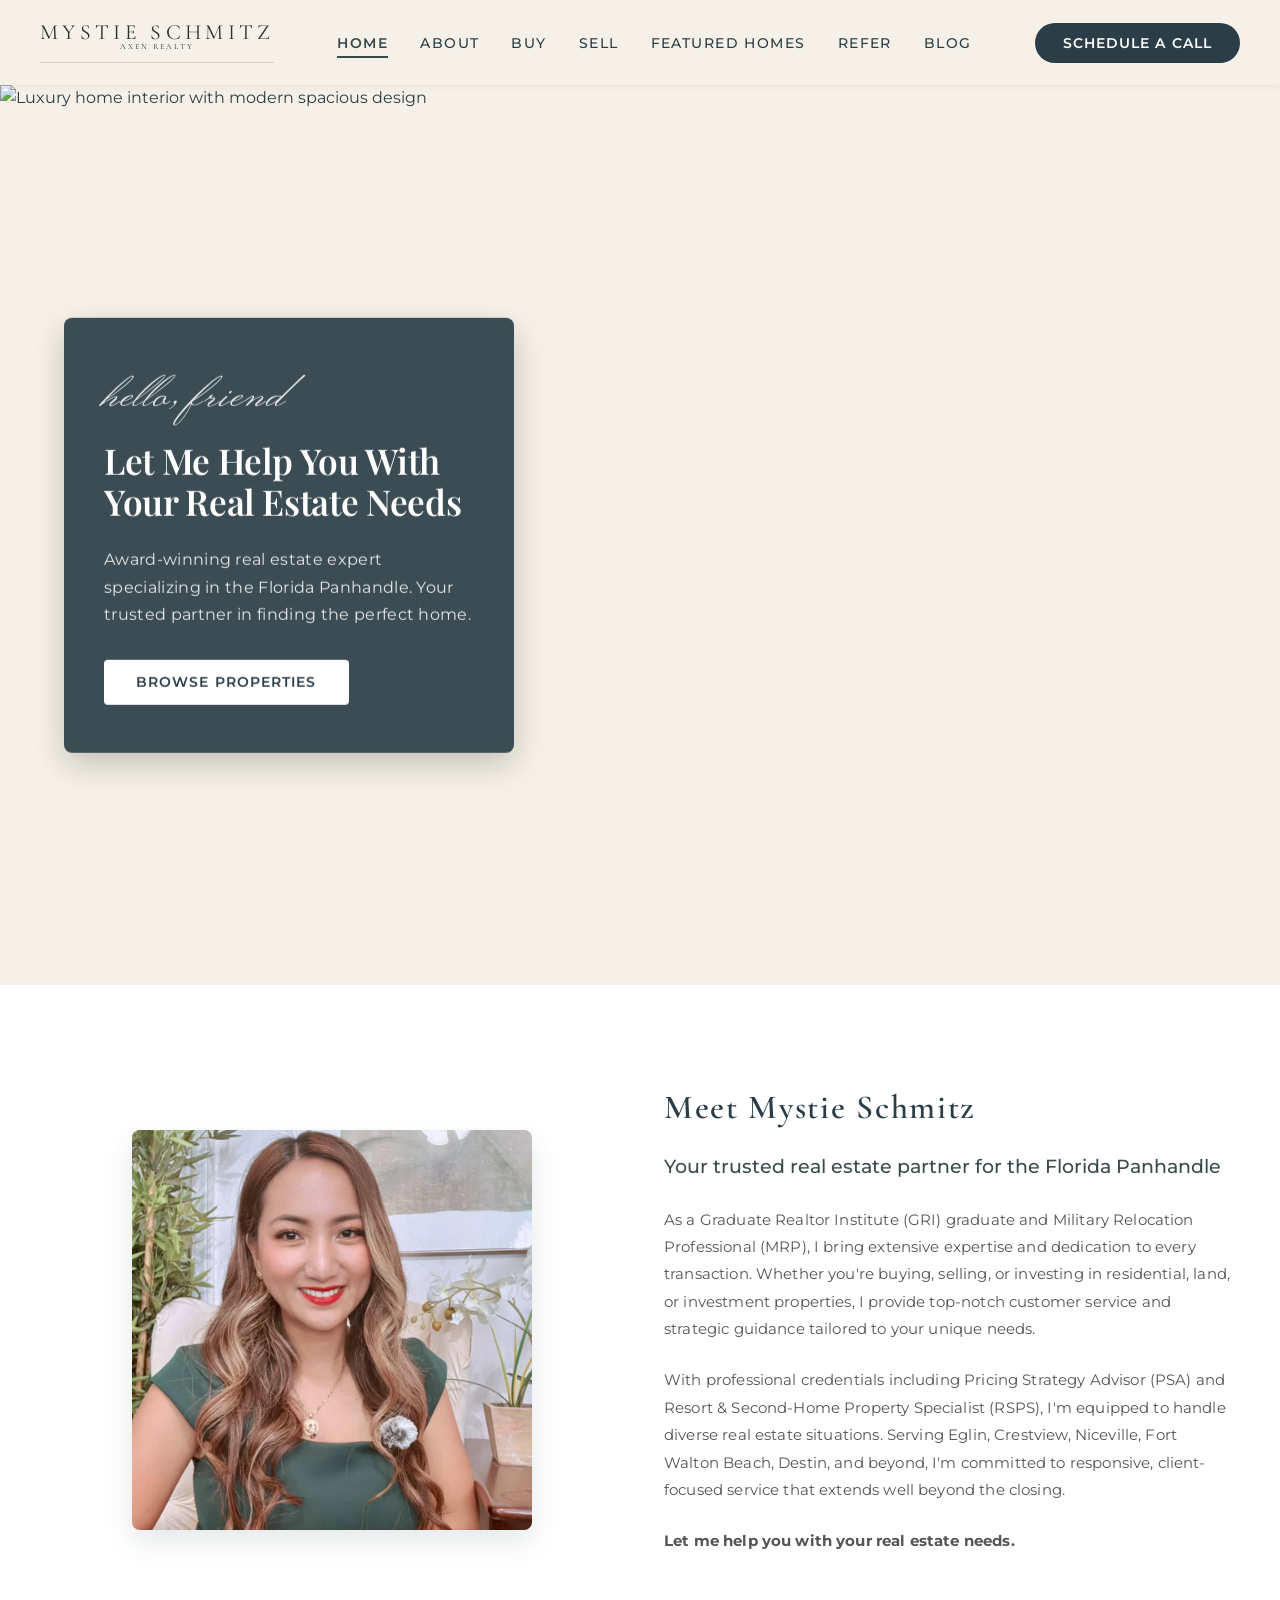
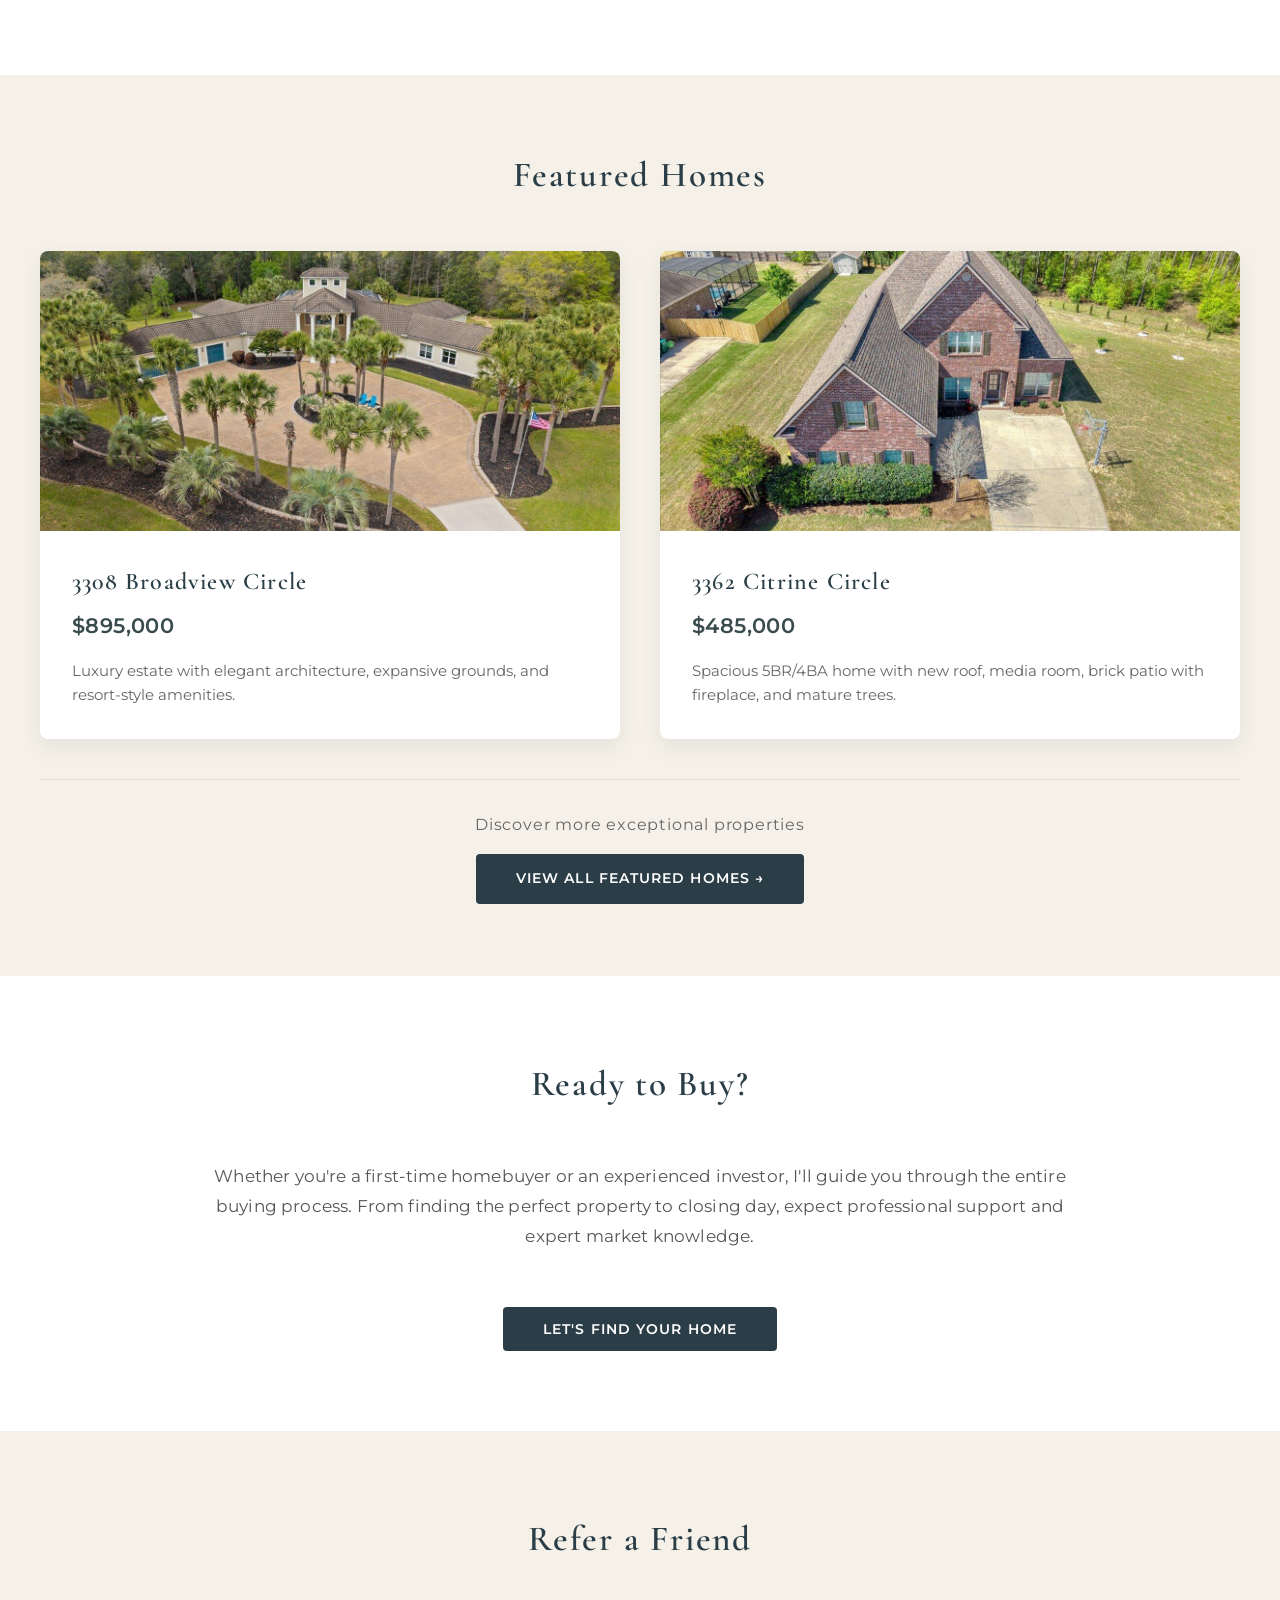
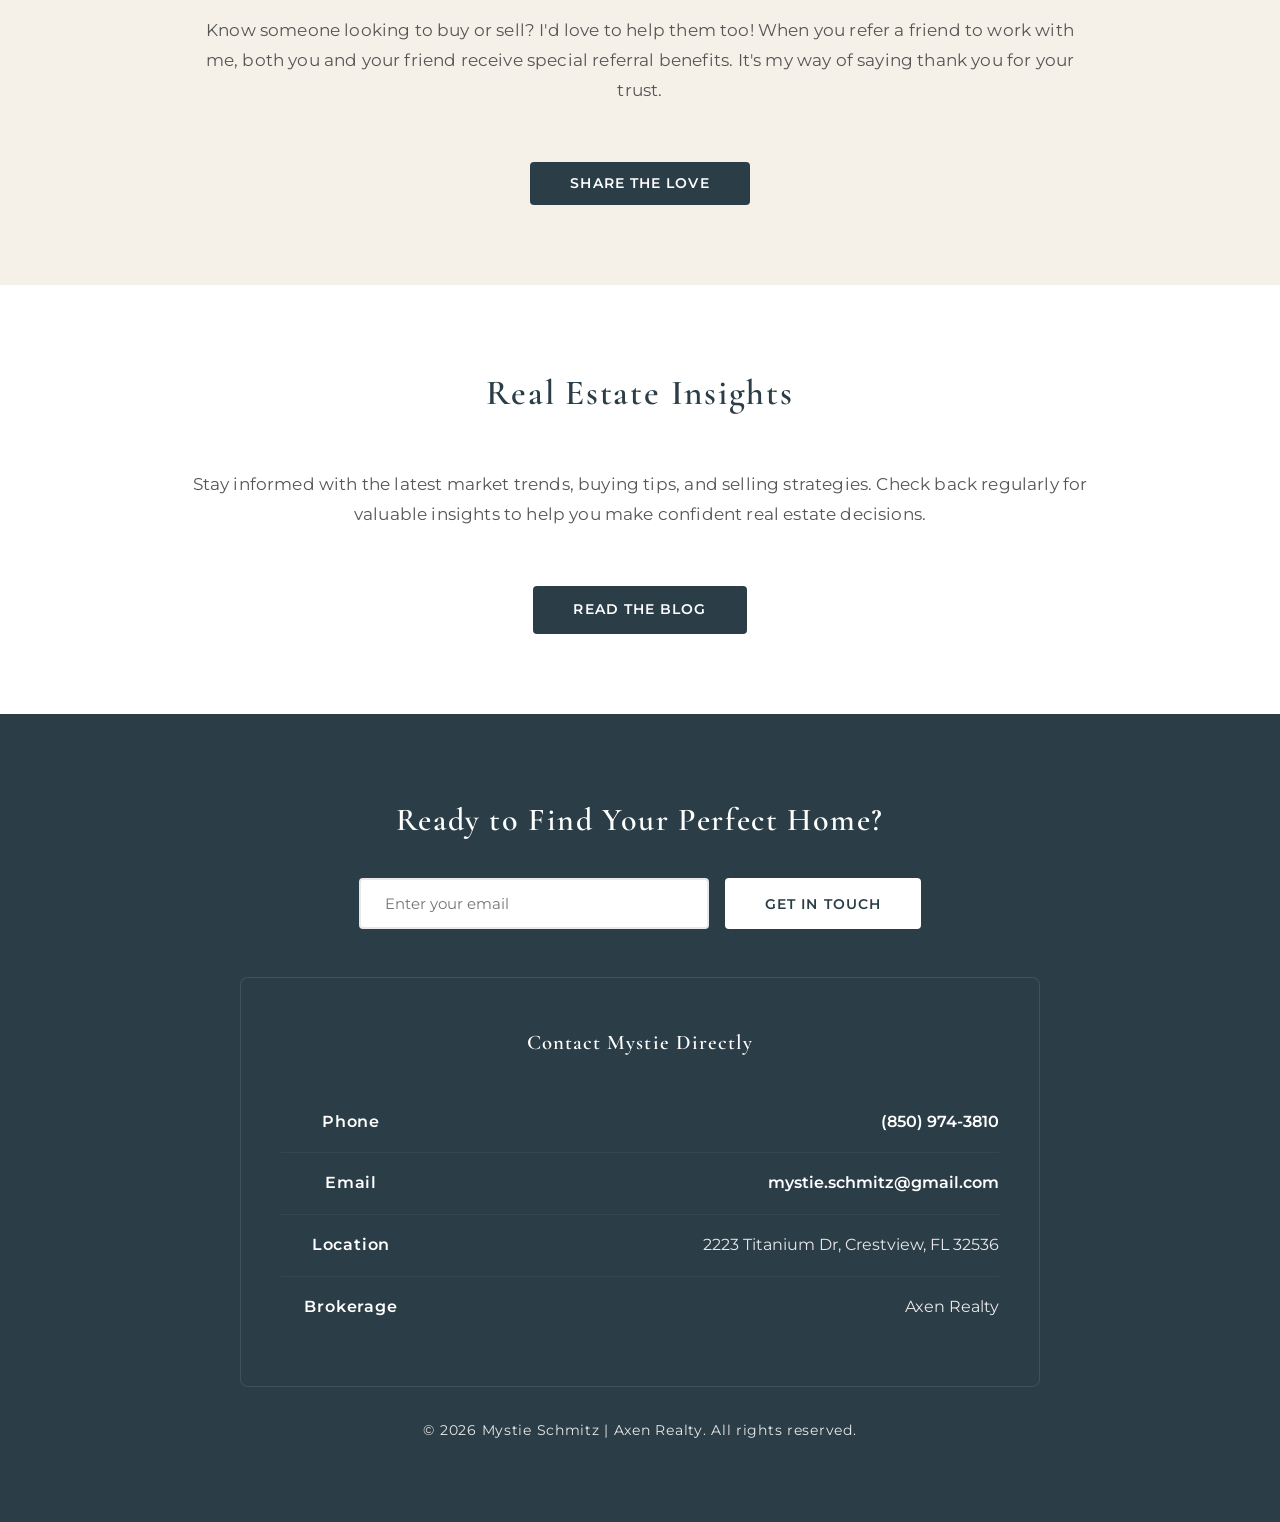
==== commit 58de5bc3: "Enhance website design and functionality: updated font styles, added hamburger menu for mobile navig" ====
--- a/index.html
+++ b/index.html
@@ -6,7 +6,7 @@
     <title>Mystie Schmitz | Real Estate Agent | Axen Realty | Florida Panhandle</title>
     <link rel="preconnect" href="https://fonts.googleapis.com">
     <link rel="preconnect" href="https://fonts.gstatic.com" crossorigin>
-    <link href="https://fonts.googleapis.com/css2?family=Cormorant+Garamond:ital,wght@0,400;0,600;1,400;1,600&family=Montserrat:wght@400;500;600;700&display=swap" rel="stylesheet">
+    <link href="https://fonts.googleapis.com/css2?family=Monsieur+La+Doulaise&family=Playfair+Display:wght@400;500;600;700&family=Cormorant+Garamond:ital,wght@0,400;0,600;1,400;1,600&family=Montserrat:wght@400;500;600;700&display=swap" rel="stylesheet">
     <link rel="stylesheet" href="style.css">
 </head>
 <body>
@@ -17,14 +17,27 @@
                 <h1>Mystie Schmitz</h1>
                 <p class="navbar-brokerage">Axen Realty</p>
             </div>
-            <ul class="navbar-menu">
+
+            <!-- Hamburger Menu Button (Mobile Only) -->
+            <button class="hamburger-menu" id="hamburger" aria-label="Toggle navigation menu">
+                <span></span>
+                <span></span>
+                <span></span>
+            </button>
+
+            <!-- Navigation Menu -->
+            <ul class="navbar-menu" id="navbar-menu">
                 <li><a href="#home" class="nav-link">Home</a></li>
                 <li><a href="#about" class="nav-link">About</a></li>
                 <li><a href="#buy" class="nav-link">Buy</a></li>
                 <li><a href="#sell" class="nav-link">Sell</a></li>
+                <li><a href="listings.html" class="nav-link">Featured Homes</a></li>
                 <li><a href="#refer" class="nav-link">Refer</a></li>
                 <li><a href="blog/index.html" class="nav-link">Blog</a></li>
+                <li class="mobile-cta"><a href="#contact" class="nav-link">SCHEDULE A CALL</a></li>
             </ul>
+
+            <!-- Desktop CTA Button -->
             <button class="cta-button">SCHEDULE A CALL</button>
         </div>
     </nav>
@@ -82,25 +95,25 @@
         </div>
     </section>
 
-    <!-- Featured Properties Grid -->
+    <!-- Featured Homes Grid -->
     <section id="sell" class="properties-section">
         <div class="properties-container">
-            <h2 class="section-title">Featured Listings</h2>
+            <h2 class="section-title">Featured Homes</h2>
 
             <div class="properties-grid">
                 <!-- Property Card 1 -->
                 <article class="property-card">
                     <div class="property-image">
                         <img
-                            src="images/home-listing-1-placeholder.jpg"
-                            alt="Luxury home listing one with contemporary design"
+                            src="images/broadview.png"
+                            alt="3308 Broadview Circle, Crestview FL"
                             class="listing-photo"
                         >
                     </div>
                     <div class="property-details">
-                        <h4 class="property-location">Coastal Heights</h4>
-                        <p class="property-price">$2,450,000</p>
-                        <p class="property-snippet">Stunning oceanfront estate with panoramic views, 5 beds, 4.5 baths.</p>
+                        <h4 class="property-location">3308 Broadview Circle</h4>
+                        <p class="property-price">$895,000</p>
+                        <p class="property-snippet">Luxury estate with elegant architecture, expansive grounds, and resort-style amenities.</p>
                     </div>
                 </article>
 
@@ -108,17 +121,22 @@
                 <article class="property-card">
                     <div class="property-image">
                         <img
-                            src="images/home-listing-2-placeholder.jpg"
-                            alt="Luxury home listing two with elegant interiors"
+                            src="images/citrine.png"
+                            alt="3362 Citrine Circle, Crestview FL"
                             class="listing-photo"
                         >
                     </div>
                     <div class="property-details">
-                        <h4 class="property-location">Downtown Penthouse</h4>
-                        <p class="property-price">$3,100,000</p>
-                        <p class="property-snippet">Modern luxury in the heart of the city. 4 beds, 3.5 baths, floor-to-ceiling glass.</p>
+                        <h4 class="property-location">3362 Citrine Circle</h4>
+                        <p class="property-price">$485,000</p>
+                        <p class="property-snippet">Spacious 5BR/4BA home with new roof, media room, brick patio with fireplace, and mature trees.</p>
                     </div>
                 </article>
+            </div>
+
+            <div class="properties-cta">
+                <p>Discover more exceptional properties</p>
+                <a href="listings.html" class="view-all-button">View All Featured Homes →</a>
             </div>
         </div>
     </section>
--- a/style.css
+++ b/style.css
@@ -56,28 +56,35 @@
     gap: 3rem;
 }
 
-/* Navbar Logo: Serif, prominent agent name with brokerage underneath */
+/* Navbar Logo: Luxury serif branding matching CARLILE GROUP aesthetic */
 .navbar-logo {
     display: flex;
     flex-direction: column;
-    gap: 0.25rem;
+    gap: 0;
+    padding-bottom: 0.5rem;
+    border-bottom: 1px solid #D4D0C8;
+    text-align: center;
 }
 
 .navbar-logo h1 {
-    font-size: 1.4rem;
-    font-weight: 600;
-    letter-spacing: 0.05em;
-    color: #2B3E47;
+    font-size: 1.35rem;
+    font-weight: 400;
+    letter-spacing: 0.2em;
+    color: #2b302c;
     font-family: 'Cormorant Garamond', serif;
-}
-
-.navbar-brokerage {
-    font-size: 0.75rem;
-    letter-spacing: 0.1em;
-    color: #3A4B4E;
-    font-weight: 500;
     text-transform: uppercase;
     margin: 0;
+    line-height: 1;
+}
+
+.navbar-brokerage {
+    font-size: 0.5rem;
+    letter-spacing: 0.25em;
+    color: #2b302c;
+    font-weight: 400;
+    text-transform: uppercase;
+    margin: -3px 0 0 0;
+    font-family: 'Cormorant Garamond', serif;
 }
 
 /* Navbar Menu: Flexbox with generous spacing, sans-serif navigation */
@@ -87,6 +94,54 @@
     gap: 3rem;
     flex: 1;
     justify-content: center;
+}
+
+/* Hamburger Menu Button (Hidden on Desktop) */
+.hamburger-menu {
+    display: none;
+    flex-direction: column;
+    background: none;
+    border: none;
+    cursor: pointer;
+    gap: 0.35rem;
+    padding: 0.5rem;
+    z-index: 1001;
+}
+
+.hamburger-menu span {
+    width: 24px;
+    height: 2.5px;
+    background-color: #2B3E47;
+    border-radius: 2px;
+    transition: all 0.3s ease;
+}
+
+.hamburger-menu.active span:nth-child(1) {
+    transform: rotate(45deg) translate(8px, 8px);
+}
+
+.hamburger-menu.active span:nth-child(2) {
+    opacity: 0;
+}
+
+.hamburger-menu.active span:nth-child(3) {
+    transform: rotate(-45deg) translate(7px, -7px);
+}
+
+/* Mobile CTA Link in Menu */
+.mobile-cta {
+    display: none;
+    padding-top: 1rem;
+    border-top: 1px solid rgba(255, 255, 255, 0.1);
+}
+
+.mobile-cta .nav-link {
+    background-color: #2B3E47;
+    color: #FFFFFF;
+    padding: 0.75rem 1.5rem;
+    border-radius: 4px;
+    display: block;
+    text-align: center;
 }
 
 .nav-link {
@@ -177,21 +232,25 @@
 }
 
 .hero-greeting {
-    font-family: 'Cormorant Garamond', serif;
-    font-style: italic;
+    font-family: 'Monsieur La Doulaise', cursive;
+    font-weight: 400;
+    font-style: normal;
     color: #E8E8E8;
-    font-size: 0.95rem;
-    letter-spacing: 0.1em;
-    margin-bottom: 0.5rem;
+    font-size: 3.2rem;
+    letter-spacing: 0.02em;
+    margin-bottom: 1.5rem;
     text-transform: lowercase;
+    line-height: 1;
 }
 
 .hero-headline {
-    font-family: 'Cormorant Garamond', serif;
-    font-size: 3rem;
+    font-family: 'Playfair Display', serif;
+    font-size: 2.8rem;
+    font-weight: 600;
     color: #FFFFFF;
     margin-bottom: 1.5rem;
-    line-height: 1.2;
+    line-height: 1.15;
+    letter-spacing: -0.01em;
 }
 
 .hero-description {
@@ -329,6 +388,43 @@
     display: grid;
     grid-template-columns: repeat(2, 1fr);
     gap: 2.5rem;
+    margin-bottom: 2.5rem;
+}
+
+.properties-cta {
+    text-align: center;
+    padding-top: 2rem;
+    border-top: 1px solid rgba(43, 62, 71, 0.1);
+}
+
+.properties-cta p {
+    color: #666666;
+    font-size: 1rem;
+    margin-bottom: 1rem;
+    letter-spacing: 0.05em;
+}
+
+.view-all-button {
+    display: inline-block;
+    padding: 0.9rem 2.5rem;
+    background-color: #2B3E47;
+    color: #FFFFFF;
+    border: none;
+    border-radius: 4px;
+    font-size: 0.85rem;
+    font-weight: 600;
+    letter-spacing: 0.08em;
+    text-transform: uppercase;
+    text-decoration: none;
+    cursor: pointer;
+    transition: all 0.3s ease;
+    font-family: 'Montserrat', sans-serif;
+}
+
+.view-all-button:hover {
+    background-color: #3A4B4E;
+    transform: translateY(-2px);
+    box-shadow: 0 6px 16px rgba(43, 62, 71, 0.15);
 }
 
 /* Property Card: Flexbox column for stacking */
@@ -595,7 +691,6 @@
     .navbar-container {
         padding: 0.8rem 0.8rem;
         gap: 0.5rem;
-        flex-wrap: wrap;
     }
 
     .navbar-logo h1 {
@@ -606,28 +701,64 @@
         font-size: 0.65rem;
     }
 
+    .hamburger-menu {
+        display: flex;
+    }
+
+    .hamburger-menu span {
+        width: 20px;
+        height: 2px;
+    }
+
     .navbar-menu {
-        order: 3;
+        position: absolute;
+        top: 100%;
+        left: 0;
+        right: 0;
+        background-color: rgba(245, 241, 232, 0.98);
+        backdrop-filter: blur(10px);
+        flex-direction: column;
+        gap: 0;
         width: 100%;
-        flex-direction: row;
-        gap: 0.4rem;
-        font-size: 0.7rem;
-        justify-content: center;
-        flex-wrap: wrap;
-        margin-top: 0.5rem;
+        max-height: 0;
+        overflow: hidden;
+        transition: max-height 0.3s ease;
+        padding: 0;
+        list-style: none;
+    }
+
+    .navbar-menu.active {
+        max-height: 500px;
+        padding: 1rem 0;
+    }
+
+    .navbar-menu li {
+        text-align: center;
+        border-bottom: 1px solid rgba(43, 62, 71, 0.1);
     }
 
     .nav-link {
-        font-size: 0.7rem;
-        padding: 0.3rem;
+        font-size: 0.8rem;
+        padding: 1rem;
+        display: block;
+        letter-spacing: 0.1em;
+    }
+
+    .mobile-cta {
+        display: block;
+    }
+
+    .mobile-cta .nav-link {
+        font-size: 0.75rem;
+        background-color: #2B3E47;
+        color: #FFFFFF;
+        margin: 0.5rem 1rem;
+        border-radius: 4px;
+        padding: 0.7rem 1.2rem;
     }
 
     .cta-button {
-        padding: 0.6rem 0.8rem;
-        font-size: 0.65rem;
-        order: 4;
-        width: 100%;
-        white-space: normal;
+        display: none;
     }
 
     .hero-section {
@@ -644,11 +775,11 @@
     }
 
     .hero-greeting {
-        font-size: 0.75rem;
+        font-size: 2.2rem;
     }
 
     .hero-headline {
-        font-size: 1.2rem;
+        font-size: 1.3rem;
         line-height: 1.3;
     }
 
@@ -770,7 +901,6 @@
     .navbar-container {
         padding: 1rem 1rem;
         gap: 0.8rem;
-        flex-wrap: wrap;
     }
 
     .navbar-logo h1 {
@@ -781,27 +911,57 @@
         font-size: 0.7rem;
     }
 
+    .hamburger-menu {
+        display: flex;
+    }
+
     .navbar-menu {
-        order: 3;
+        position: absolute;
+        top: 100%;
+        left: 0;
+        right: 0;
+        background-color: rgba(245, 241, 232, 0.98);
+        backdrop-filter: blur(10px);
+        flex-direction: column;
+        gap: 0;
         width: 100%;
-        flex-direction: row;
-        gap: 0.5rem;
-        font-size: 0.75rem;
-        justify-content: center;
-        flex-wrap: wrap;
-        margin-top: 0.5rem;
+        max-height: 0;
+        overflow: hidden;
+        transition: max-height 0.3s ease;
+        padding: 0;
+        list-style: none;
+    }
+
+    .navbar-menu.active {
+        max-height: 500px;
+        padding: 1rem 0;
+    }
+
+    .navbar-menu li {
+        text-align: center;
+        border-bottom: 1px solid rgba(43, 62, 71, 0.1);
     }
 
     .nav-link {
-        font-size: 0.75rem;
-        padding: 0.35rem;
+        font-size: 0.8rem;
+        padding: 1rem;
+        display: block;
+    }
+
+    .mobile-cta {
+        display: block;
+    }
+
+    .mobile-cta .nav-link {
+        background-color: #2B3E47;
+        color: #FFFFFF;
+        margin: 0.5rem 1rem;
+        border-radius: 4px;
+        padding: 0.7rem 1.2rem;
     }
 
     .cta-button {
-        padding: 0.65rem 1rem;
-        font-size: 0.72rem;
-        order: 4;
-        width: 100%;
+        display: none;
     }
 
     .hero-section {
@@ -818,7 +978,7 @@
     }
 
     .hero-greeting {
-        font-size: 0.8rem;
+        font-size: 2.8rem;
     }
 
     .hero-headline {
@@ -949,14 +1109,56 @@
         font-size: 1.05rem;
     }
 
+    .hamburger-menu {
+        display: flex;
+    }
+
     .navbar-menu {
-        gap: 0.8rem;
-        font-size: 0.8rem;
+        position: absolute;
+        top: 100%;
+        left: 0;
+        right: 0;
+        background-color: rgba(245, 241, 232, 0.98);
+        backdrop-filter: blur(10px);
+        flex-direction: column;
+        gap: 0;
+        width: 100%;
+        max-height: 0;
+        overflow: hidden;
+        transition: max-height 0.3s ease;
+        padding: 0;
+    }
+
+    .navbar-menu.active {
+        max-height: 500px;
+        padding: 1rem 0;
+    }
+
+    .navbar-menu li {
+        text-align: center;
+        border-bottom: 1px solid rgba(43, 62, 71, 0.1);
+    }
+
+    .nav-link {
+        font-size: 0.85rem;
+        padding: 1rem;
+        display: block;
+    }
+
+    .mobile-cta {
+        display: block;
+    }
+
+    .mobile-cta .nav-link {
+        background-color: #2B3E47;
+        color: #FFFFFF;
+        margin: 0.5rem 1rem;
+        border-radius: 4px;
+        padding: 0.75rem 1.4rem;
     }
 
     .cta-button {
-        padding: 0.7rem 1.2rem;
-        font-size: 0.75rem;
+        display: none;
     }
 
     .hero-section {
@@ -1028,13 +1230,56 @@
         font-size: 1.1rem;
     }
 
+    .hamburger-menu {
+        display: flex;
+    }
+
     .navbar-menu {
-        gap: 1rem;
+        position: absolute;
+        top: 100%;
+        left: 0;
+        right: 0;
+        background-color: rgba(245, 241, 232, 0.98);
+        backdrop-filter: blur(10px);
+        flex-direction: column;
+        gap: 0;
+        width: 100%;
+        max-height: 0;
+        overflow: hidden;
+        transition: max-height 0.3s ease;
+        padding: 0;
+    }
+
+    .navbar-menu.active {
+        max-height: 500px;
+        padding: 1rem 0;
+    }
+
+    .navbar-menu li {
+        text-align: center;
+        border-bottom: 1px solid rgba(43, 62, 71, 0.1);
+    }
+
+    .nav-link {
+        font-size: 0.9rem;
+        padding: 1rem;
+        display: block;
+    }
+
+    .mobile-cta {
+        display: block;
+    }
+
+    .mobile-cta .nav-link {
+        background-color: #2B3E47;
+        color: #FFFFFF;
+        margin: 0.5rem 1.5rem;
+        border-radius: 4px;
+        padding: 0.8rem 1.5rem;
     }
 
     .cta-button {
-        padding: 0.75rem 1.5rem;
-        font-size: 0.8rem;
+        display: none;
     }
 
     .hero-section {
@@ -1083,17 +1328,49 @@
     .navbar-container {
         padding: 1.3rem 2rem;
         gap: 1.5rem;
+        flex-wrap: nowrap;
     }
 
     .navbar-logo h1 {
         font-size: 1.2rem;
     }
 
+    .hamburger-menu {
+        display: none;
+    }
+
     .navbar-menu {
+        position: relative;
+        top: auto;
+        left: auto;
+        right: auto;
+        background-color: transparent;
+        backdrop-filter: none;
+        flex-direction: row;
         gap: 1.3rem;
+        width: auto;
+        max-height: none;
+        overflow: visible;
+        padding: 0;
+    }
+
+    .navbar-menu li {
+        text-align: center;
+        border-bottom: none;
+    }
+
+    .nav-link {
+        font-size: 0.9rem;
+        padding: 0;
+        display: inline;
+    }
+
+    .mobile-cta {
+        display: none;
     }
 
     .cta-button {
+        display: block;
         padding: 0.8rem 1.7rem;
         font-size: 0.82rem;
     }
